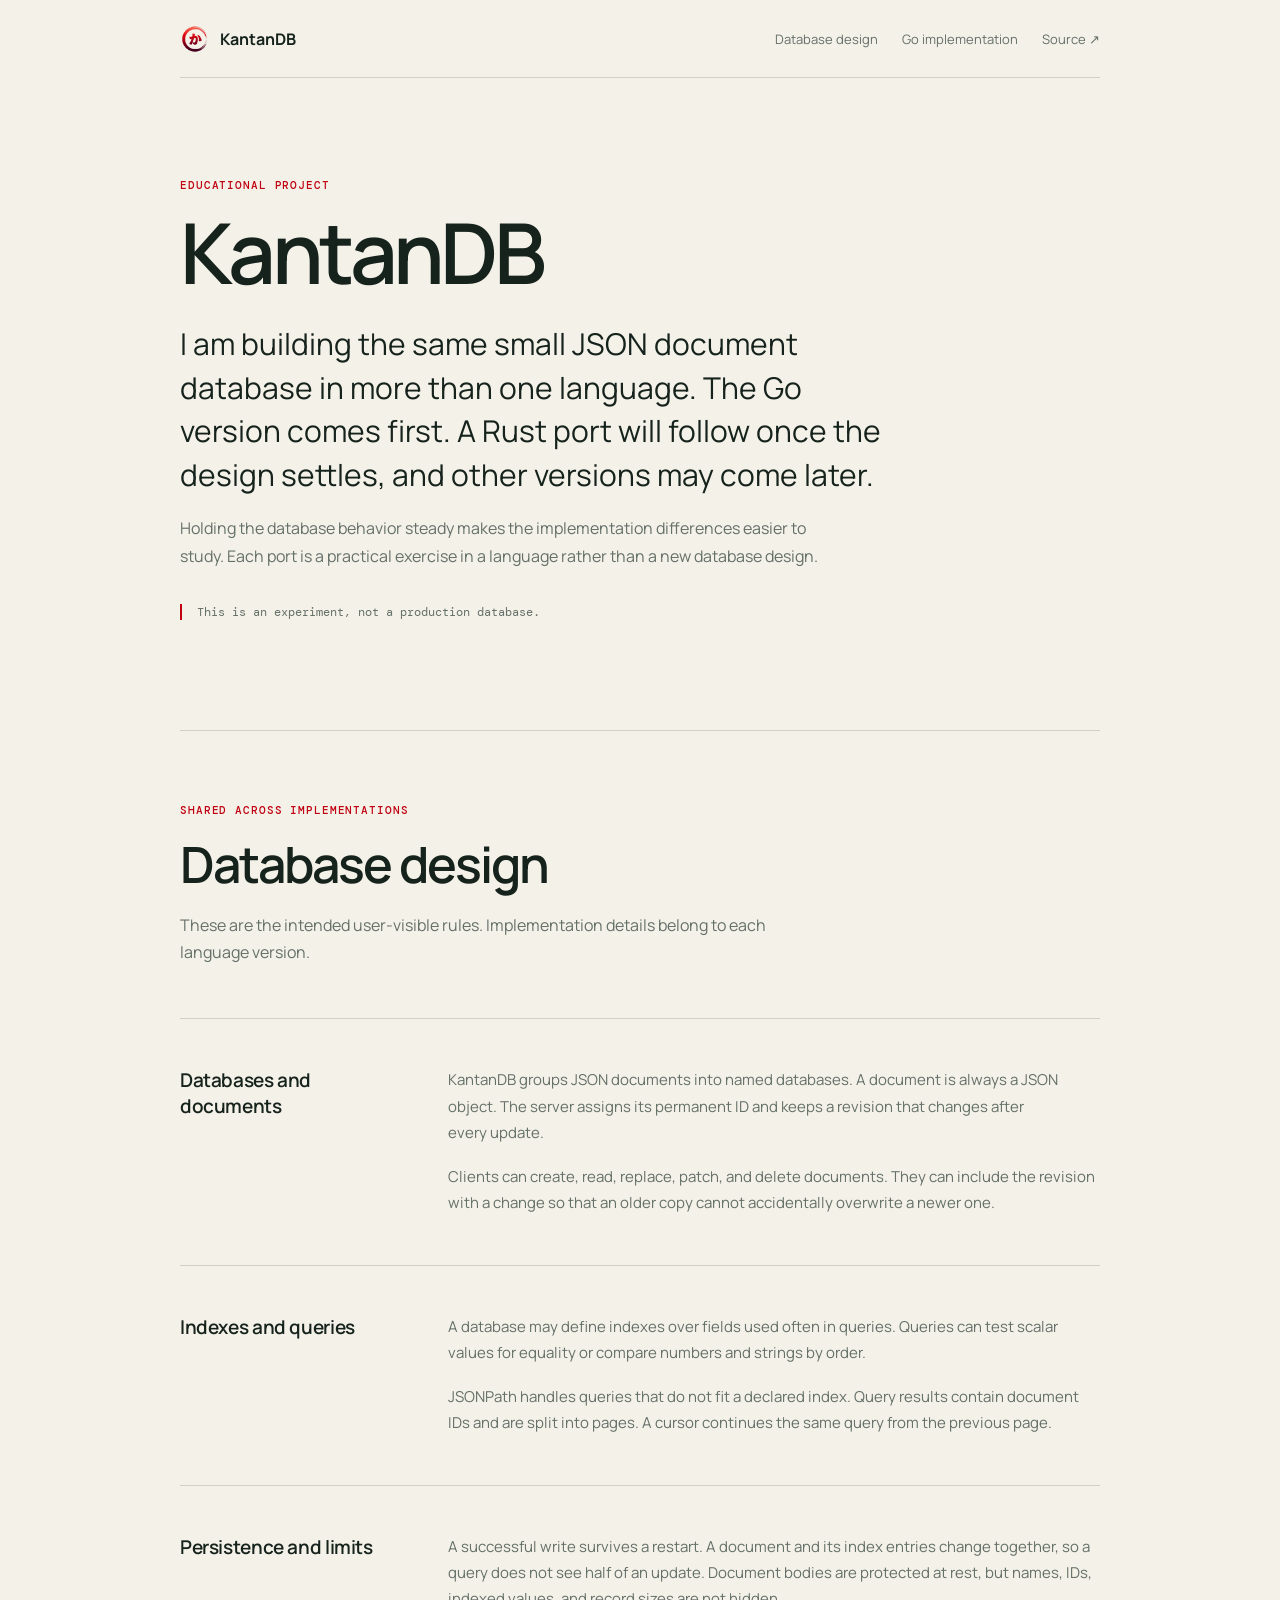
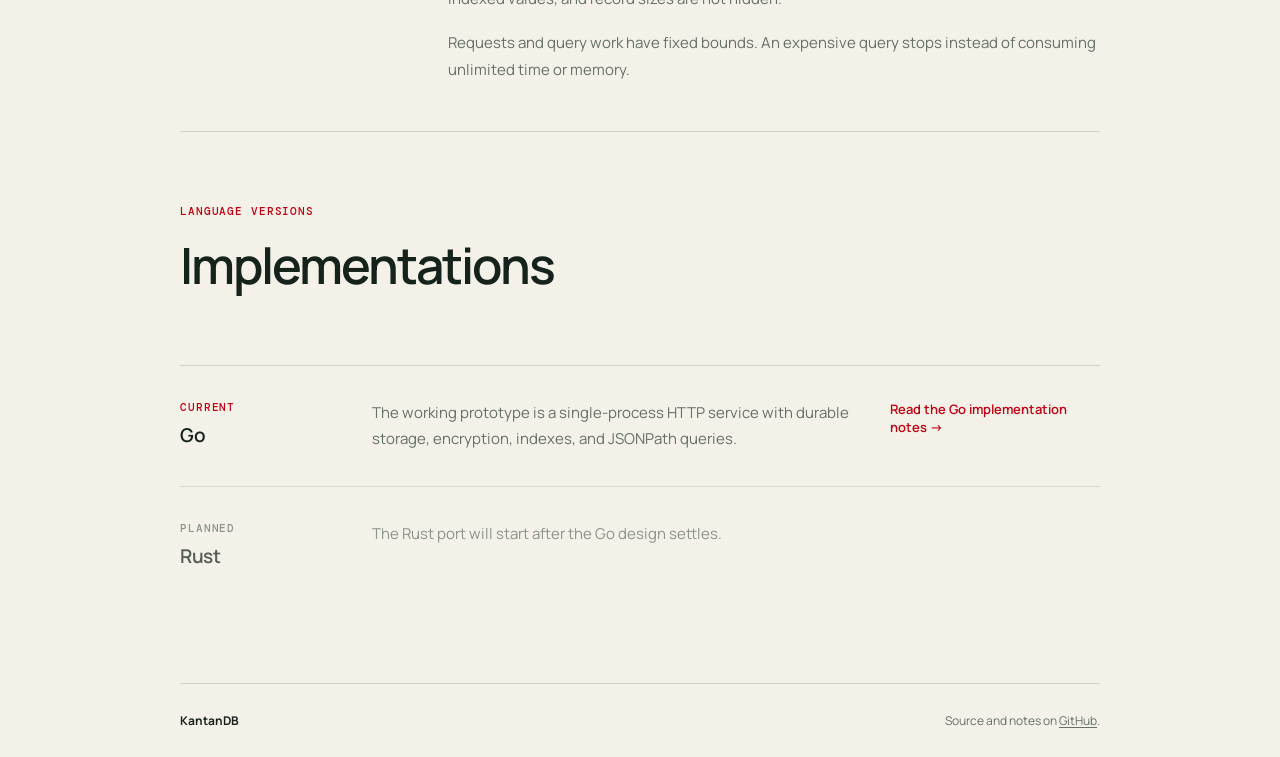
==== index.html @ 206d6247 "docs: update site for current prototype" ====
<!doctype html>
<html lang="en">
  <head>
    <meta charset="utf-8">
    <meta name="viewport" content="width=device-width, initial-scale=1">
    <meta name="description" content="KantanDB is an educational JSON document database, implemented first in Go and later in Rust.">
    <meta name="theme-color" content="#f4f1e8">

    <title>KantanDB</title>

    <link rel="stylesheet" href="./styles.css">
  </head>
  <body>
    <header class="site-header">
      <a class="brand" href="./" aria-label="KantanDB home">
        <img src="./logo.png" alt="" aria-hidden="true">
        <span>KantanDB</span>
      </a>

      <nav aria-label="Main navigation">
        <a href="#design">Database design</a>
        <a href="./go.html">Go implementation</a>
        <a href="https://github.com/kantandb/kantandb.dev">Source <span aria-hidden="true">↗</span></a>
      </nav>
    </header>

    <main>
      <header class="page-intro">
        <p class="label">Educational project</p>
        <h1>KantanDB</h1>
        <p class="summary">
          I am building the same small JSON document database in more than one
          language. The Go version comes first. A Rust port will follow once
          the design settles, and other versions may come later.
        </p>
        <p>
          Holding the database behavior steady makes the implementation
          differences easier to study. Each port is a practical exercise in a
          language rather than a new database design.
        </p>
        <p class="note">This is an experiment, not a production database.</p>
      </header>

      <article id="design">
        <header class="article-header">
          <p class="label">Shared across implementations</p>
          <h2>Database design</h2>
          <p>
            These are the intended user-visible rules. Implementation details
            belong to each language version.
          </p>
        </header>

        <section class="design-section">
          <h3>Databases and documents</h3>
          <div>
            <p>
              KantanDB groups JSON documents into named databases. A document
              is always a JSON object. The server assigns its permanent ID and
              keeps a revision that changes after every update.
            </p>
            <p>
              Clients can create, read, replace, patch, and delete documents.
              They can include the revision with a change so that an older copy
              cannot accidentally overwrite a newer one.
            </p>
          </div>
        </section>

        <section class="design-section">
          <h3>Indexes and queries</h3>
          <div>
            <p>
              A database may define indexes over fields used often in queries.
              Queries can test scalar values for equality or compare numbers
              and strings by order.
            </p>
            <p>
              JSONPath handles queries that do not fit a declared index. Query
              results contain document IDs and are split into pages. A cursor
              continues the same query from the previous page.
            </p>
          </div>
        </section>

        <section class="design-section">
          <h3>Persistence and limits</h3>
          <div>
            <p>
              A successful write survives a restart. A document and its index
              entries change together, so a query does not see half of an
              update. Document bodies are protected at rest, but names, IDs,
              indexed values, and record sizes are not hidden.
            </p>
            <p>
              Requests and query work have fixed bounds. An expensive query
              stops instead of consuming unlimited time or memory.
            </p>
          </div>
        </section>
      </article>

      <section class="implementations">
        <header class="article-header">
          <p class="label">Language versions</p>
          <h2>Implementations</h2>
        </header>

        <div class="implementation-row">
          <div>
            <p class="status current">Current</p>
            <h3>Go</h3>
          </div>
          <p>
            The working prototype is a single-process HTTP service with durable
            storage, encryption, indexes, and JSONPath queries.
          </p>
          <a class="text-link" href="./go.html">Read the Go implementation notes →</a>
        </div>

        <div class="implementation-row planned">
          <div>
            <p class="status">Planned</p>
            <h3>Rust</h3>
          </div>
          <p>The Rust port will start after the Go design settles.</p>
          <span></span>
        </div>
      </section>
    </main>

    <footer>
      <span>KantanDB</span>
      <span>Source and notes on <a href="https://github.com/kantandb/kantandb.dev">GitHub</a>.</span>
    </footer>
  </body>
</html>
---- styles.css ----
@import url("https://fonts.googleapis.com/css2?family=DM+Mono:wght@400;500&family=Manrope:wght@400;500;600;700&display=swap");

:root {
  --paper: #f4f1e8;
  --paper-deep: #e9e4d7;
  --ink: #16231d;
  --muted: #647068;
  --line: #d2d0c6;
  --accent: #c00010;
  --accent-soft: #f05848;
  --white: #fffdf7;
}

* {
  box-sizing: border-box;
}

html {
  scroll-behavior: smooth;
}

body {
  min-width: 320px;
  margin: 0;
  color: var(--ink);
  background: var(--paper);
  font-family: "Manrope", sans-serif;
  -webkit-font-smoothing: antialiased;
}

a {
  color: inherit;
  text-underline-offset: 0.2em;
}

.site-header,
main,
footer {
  width: min(920px, calc(100% - 48px));
  margin-inline: auto;
}

.site-header {
  display: flex;
  align-items: center;
  justify-content: space-between;
  min-height: 78px;
  border-bottom: 1px solid var(--line);
}

.brand {
  display: inline-flex;
  gap: 10px;
  align-items: center;
  font-weight: 700;
  text-decoration: none;
}

.brand img {
  width: 30px;
  height: 30px;
  border-radius: 8px;
  object-fit: contain;
}

.site-header nav {
  display: flex;
  gap: 24px;
  color: var(--muted);
  font-size: 13px;
}

.site-header nav a {
  text-decoration: none;
}

.site-header nav a:hover,
.site-header nav a[aria-current="page"] {
  color: var(--accent);
}

.page-intro {
  max-width: 720px;
  padding: 100px 0 110px;
}

.label,
.status,
.section-number {
  margin: 0;
  color: var(--accent);
  font-family: "DM Mono", monospace;
  font-size: 11px;
  font-weight: 500;
  letter-spacing: 0.08em;
  text-transform: uppercase;
}

.label a {
  text-decoration: none;
}

h1,
h2,
h3,
p {
  text-wrap: pretty;
}

h1 {
  margin: 18px 0 28px;
  font-size: clamp(52px, 9vw, 84px);
  font-weight: 600;
  letter-spacing: -0.055em;
  line-height: 1;
}

.page-intro p:not(.label, .summary, .note, .source-line) {
  max-width: 650px;
  color: var(--muted);
  font-size: 16px;
  line-height: 1.75;
}

.summary {
  max-width: 710px;
  margin: 0 0 18px;
  font-size: clamp(22px, 3vw, 30px);
  line-height: 1.45;
}

.note {
  margin: 34px 0 0;
  padding-left: 15px;
  border-left: 2px solid var(--accent);
  color: var(--muted);
  font-family: "DM Mono", monospace;
  font-size: 12px;
}

.article-header {
  padding: 72px 0 52px;
  border-top: 1px solid var(--line);
}

.article-header h2 {
  margin: 13px 0 14px;
  font-size: clamp(34px, 5vw, 50px);
  font-weight: 600;
  letter-spacing: -0.04em;
}

.article-header > p:last-child {
  max-width: 600px;
  margin: 0;
  color: var(--muted);
  line-height: 1.7;
}

.design-section,
.detail-section {
  display: grid;
  grid-template-columns: 220px minmax(0, 1fr);
  gap: 48px;
  padding: 48px 0;
  border-top: 1px solid var(--line);
}

.design-section h3,
.implementation-row h3 {
  margin: 0;
  font-size: 19px;
  font-weight: 600;
  letter-spacing: -0.02em;
}

.design-section p,
.section-copy p,
.implementation-row > p {
  margin: 0;
  color: var(--muted);
  font-size: 15px;
  line-height: 1.75;
}

.design-section p + p,
.section-copy p + p {
  margin-top: 18px;
}

.implementations {
  padding-bottom: 80px;
}

.implementation-row {
  display: grid;
  grid-template-columns: 160px minmax(0, 1fr) 210px;
  gap: 32px;
  align-items: start;
  padding: 34px 0;
  border-top: 1px solid var(--line);
}

.implementation-row .status {
  margin-bottom: 8px;
  color: var(--muted);
}

.implementation-row .current {
  color: var(--accent);
}

.implementation-row.planned {
  opacity: 0.72;
}

.text-link {
  color: var(--accent);
  font-size: 13px;
  font-weight: 600;
  text-decoration: none;
}

.text-link:hover {
  text-decoration: underline;
}

.detail-intro {
  padding-bottom: 90px;
}

.source-line {
  margin-top: 32px;
}

.detail-section {
  grid-template-columns: 260px minmax(0, 1fr);
  gap: 56px;
  padding: 58px 0;
}

.section-title {
  display: grid;
  grid-template-columns: 34px 1fr;
  gap: 10px;
  align-items: baseline;
}

.section-title h2 {
  margin: 0;
  font-size: 23px;
  font-weight: 600;
  letter-spacing: -0.025em;
}

.section-number {
  color: #89928c;
}

code {
  padding: 0.1em 0.3em;
  border-radius: 4px;
  background: var(--paper-deep);
  font-family: "DM Mono", monospace;
  font-size: 0.9em;
}

.page-nav {
  display: flex;
  justify-content: space-between;
  padding: 36px 0 76px;
  border-top: 1px solid var(--line);
  font-size: 13px;
}

.page-nav a {
  color: var(--accent);
  text-decoration: none;
}

.page-nav a:hover {
  text-decoration: underline;
}

footer {
  display: flex;
  justify-content: space-between;
  padding: 28px 0;
  border-top: 1px solid var(--line);
  color: var(--muted);
  font-size: 12px;
}

footer span:first-child {
  color: var(--ink);
  font-weight: 700;
}

@media (max-width: 720px) {
  .site-header {
    align-items: flex-start;
    gap: 22px;
    flex-direction: column;
    padding: 20px 0;
  }

  .site-header nav {
    flex-wrap: wrap;
    gap: 10px 20px;
  }

  .page-intro {
    padding: 72px 0 82px;
  }

  .design-section,
  .detail-section {
    grid-template-columns: 1fr;
    gap: 22px;
  }

  .implementation-row {
    grid-template-columns: 110px 1fr;
  }

  .implementation-row .text-link {
    grid-column: 2;
  }
}

@media (max-width: 480px) {
  .site-header,
  main,
  footer {
    width: min(100% - 30px, 920px);
  }

  h1 {
    font-size: 52px;
  }

  .summary {
    font-size: 21px;
  }

  .implementation-row {
    grid-template-columns: 1fr;
    gap: 18px;
  }

  .implementation-row .text-link {
    grid-column: 1;
  }

  .page-nav,
  footer {
    gap: 14px;
    flex-direction: column;
  }
}

@media (prefers-reduced-motion: reduce) {
  html {
    scroll-behavior: auto;
  }
}
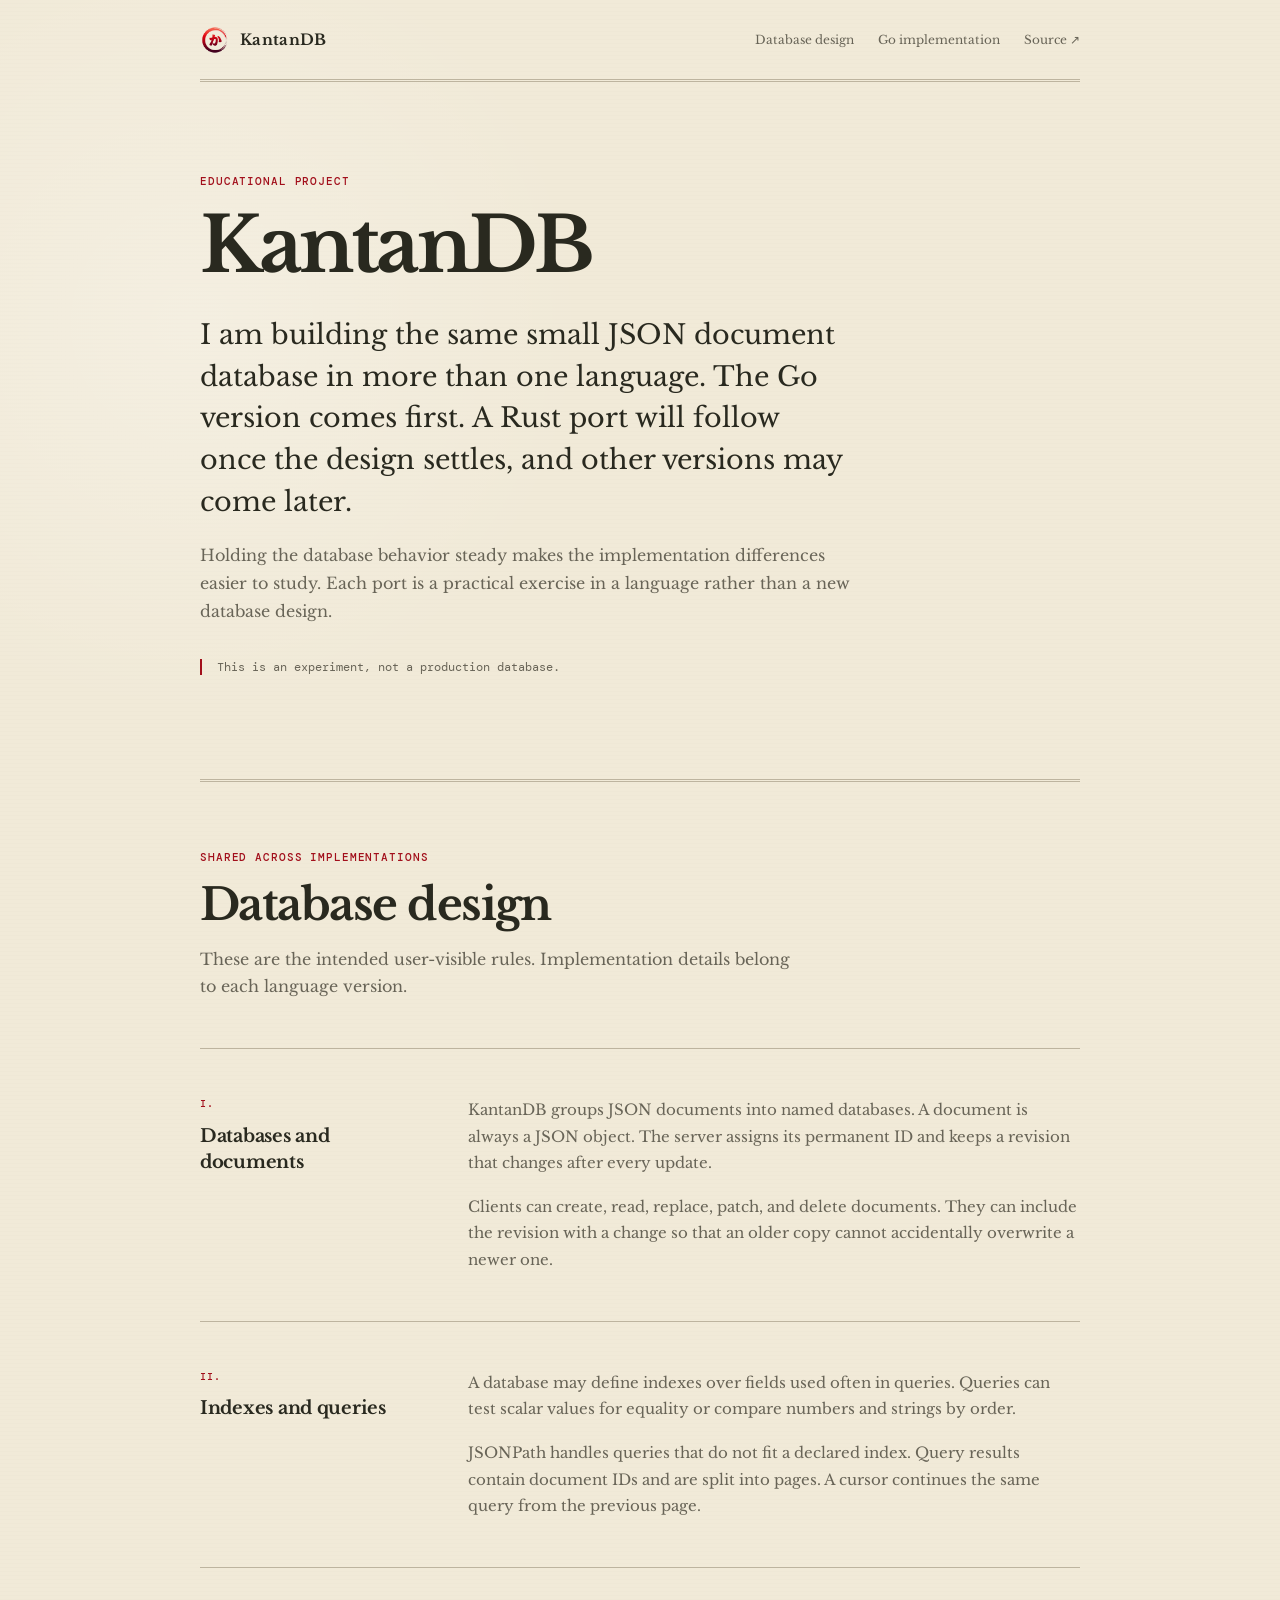
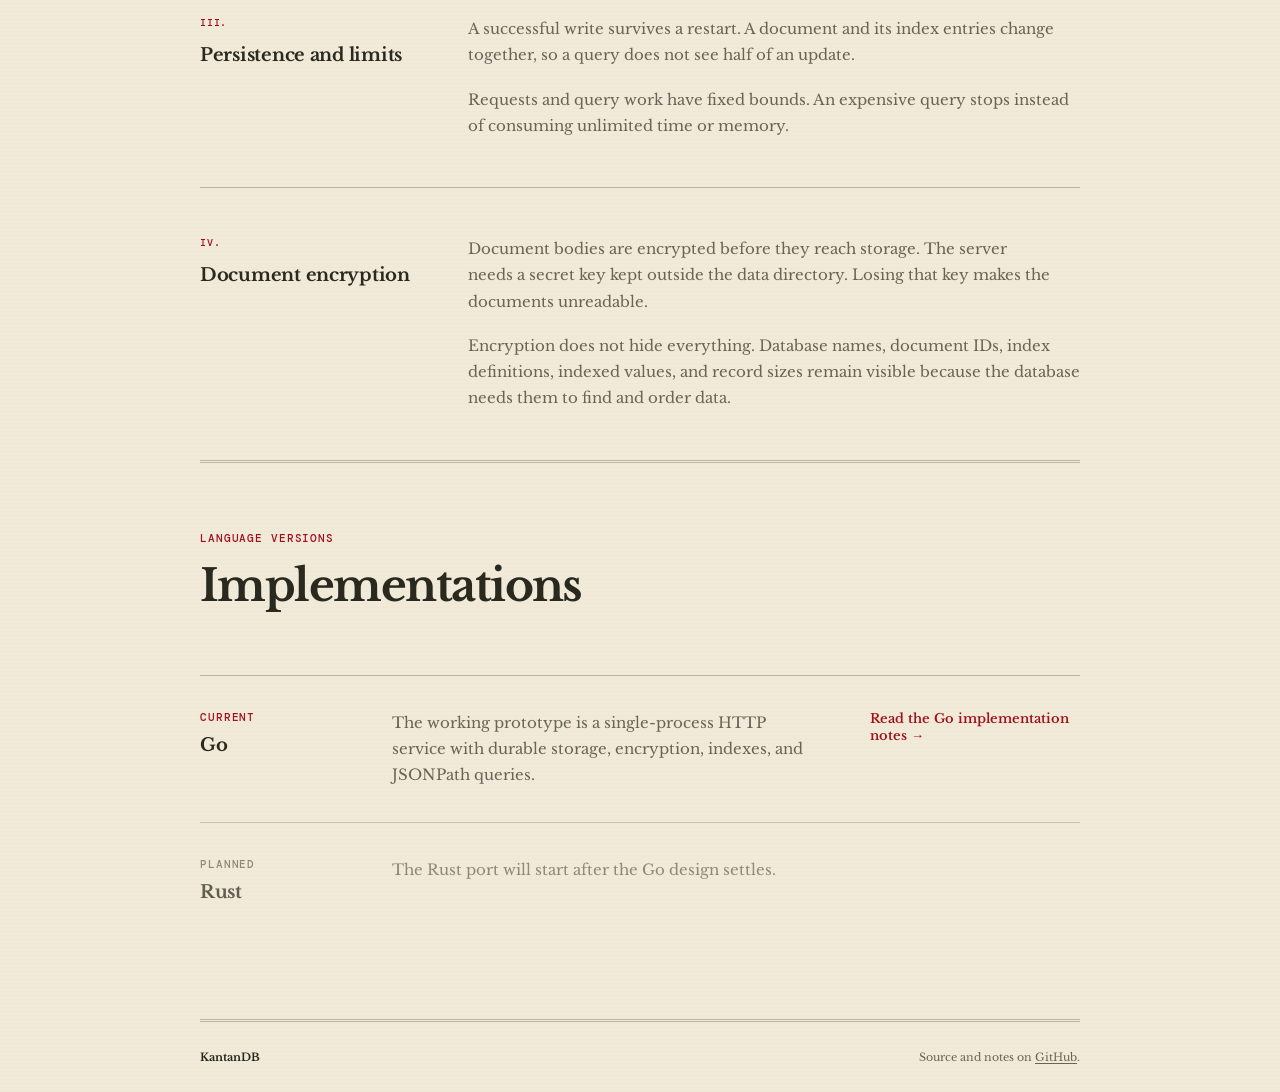
==== commit 0b5300a8: "style: adopt vintage textbook design" ====
--- a/index.html
+++ b/index.html
@@ -89,12 +89,27 @@
             <p>
               A successful write survives a restart. A document and its index
               entries change together, so a query does not see half of an
-              update. Document bodies are protected at rest, but names, IDs,
-              indexed values, and record sizes are not hidden.
+              update.
             </p>
             <p>
               Requests and query work have fixed bounds. An expensive query
               stops instead of consuming unlimited time or memory.
+            </p>
+          </div>
+        </section>
+
+        <section class="design-section">
+          <h3>Document encryption</h3>
+          <div>
+            <p>
+              Document bodies are encrypted before they reach storage. The
+              server needs a secret key kept outside the data directory. Losing
+              that key makes the documents unreadable.
+            </p>
+            <p>
+              Encryption does not hide everything. Database names, document
+              IDs, index definitions, indexed values, and record sizes remain
+              visible because the database needs them to find and order data.
             </p>
           </div>
         </section>
--- a/styles.css
+++ b/styles.css
@@ -1,14 +1,14 @@
-@import url("https://fonts.googleapis.com/css2?family=DM+Mono:wght@400;500&family=Manrope:wght@400;500;600;700&display=swap");
+@import url("https://fonts.googleapis.com/css2?family=DM+Mono:wght@400;500&family=Libre+Baskerville:ital,wght@0,400;0,700;1,400&display=swap");
 
 :root {
-  --paper: #f4f1e8;
-  --paper-deep: #e9e4d7;
-  --ink: #16231d;
-  --muted: #647068;
-  --line: #d2d0c6;
-  --accent: #c00010;
-  --accent-soft: #f05848;
-  --white: #fffdf7;
+  --paper: #f1ead8;
+  --paper-deep: #e5dcc6;
+  --ink: #29291f;
+  --muted: #686457;
+  --line: #bdb49f;
+  --accent: #a20f1b;
+  --accent-soft: #c34a42;
+  --white: #faf5e8;
 }
 
 * {
@@ -23,8 +23,11 @@
   min-width: 320px;
   margin: 0;
   color: var(--ink);
-  background: var(--paper);
-  font-family: "Manrope", sans-serif;
+  background:
+    radial-gradient(circle at 15% 12%, rgb(255 255 255 / 24%), transparent 25rem),
+    repeating-linear-gradient(0deg, rgb(64 52 32 / 1.2%) 0 1px, transparent 1px 4px),
+    var(--paper);
+  font-family: "Libre Baskerville", Georgia, serif;
   -webkit-font-smoothing: antialiased;
 }
 
@@ -36,7 +39,7 @@
 .site-header,
 main,
 footer {
-  width: min(920px, calc(100% - 48px));
+  width: min(880px, calc(100% - 48px));
   margin-inline: auto;
 }
 
@@ -44,15 +47,17 @@
   display: flex;
   align-items: center;
   justify-content: space-between;
-  min-height: 78px;
-  border-bottom: 1px solid var(--line);
+  min-height: 82px;
+  border-bottom: 3px double var(--line);
 }
 
 .brand {
   display: inline-flex;
   gap: 10px;
   align-items: center;
-  font-weight: 700;
+  font-size: 15px;
+  font-weight: 700;
+  letter-spacing: 0.02em;
   text-decoration: none;
 }
 
@@ -67,7 +72,7 @@
   display: flex;
   gap: 24px;
   color: var(--muted);
-  font-size: 13px;
+  font-size: 12px;
 }
 
 .site-header nav a {
@@ -80,8 +85,8 @@
 }
 
 .page-intro {
-  max-width: 720px;
-  padding: 100px 0 110px;
+  max-width: 700px;
+  padding: 92px 0 104px;
 }
 
 .label,
@@ -107,12 +112,18 @@
   text-wrap: pretty;
 }
 
+h1,
+h2,
+h3 {
+  font-family: "Libre Baskerville", Georgia, serif;
+}
+
 h1 {
   margin: 18px 0 28px;
-  font-size: clamp(52px, 9vw, 84px);
-  font-weight: 600;
-  letter-spacing: -0.055em;
-  line-height: 1;
+  font-size: clamp(48px, 8vw, 76px);
+  font-weight: 700;
+  letter-spacing: -0.045em;
+  line-height: 1.05;
 }
 
 .page-intro p:not(.label, .summary, .note, .source-line) {
@@ -125,8 +136,8 @@
 .summary {
   max-width: 710px;
   margin: 0 0 18px;
-  font-size: clamp(22px, 3vw, 30px);
-  line-height: 1.45;
+  font-size: clamp(20px, 2.7vw, 27px);
+  line-height: 1.55;
 }
 
 .note {
@@ -139,15 +150,15 @@
 }
 
 .article-header {
-  padding: 72px 0 52px;
-  border-top: 1px solid var(--line);
+  padding: 68px 0 48px;
+  border-top: 3px double var(--line);
 }
 
 .article-header h2 {
   margin: 13px 0 14px;
-  font-size: clamp(34px, 5vw, 50px);
-  font-weight: 600;
-  letter-spacing: -0.04em;
+  font-size: clamp(32px, 4.5vw, 44px);
+  font-weight: 700;
+  letter-spacing: -0.035em;
 }
 
 .article-header > p:last-child {
@@ -166,12 +177,32 @@
   border-top: 1px solid var(--line);
 }
 
+#design {
+  counter-reset: design-section;
+}
+
+.design-section {
+  counter-increment: design-section;
+}
+
 .design-section h3,
 .implementation-row h3 {
   margin: 0;
-  font-size: 19px;
-  font-weight: 600;
-  letter-spacing: -0.02em;
+  font-size: 18px;
+  font-weight: 700;
+  letter-spacing: -0.015em;
+  line-height: 1.45;
+}
+
+.design-section h3::before {
+  display: block;
+  margin-bottom: 11px;
+  color: var(--accent);
+  content: counter(design-section, upper-roman) ".";
+  font-family: "DM Mono", monospace;
+  font-size: 10px;
+  font-weight: 500;
+  letter-spacing: 0.08em;
 }
 
 .design-section p,
@@ -286,9 +317,9 @@
   display: flex;
   justify-content: space-between;
   padding: 28px 0;
-  border-top: 1px solid var(--line);
-  color: var(--muted);
-  font-size: 12px;
+  border-top: 3px double var(--line);
+  color: var(--muted);
+  font-size: 11px;
 }
 
 footer span:first-child {
@@ -332,7 +363,7 @@
   .site-header,
   main,
   footer {
-    width: min(100% - 30px, 920px);
+    width: min(100% - 30px, 880px);
   }
 
   h1 {
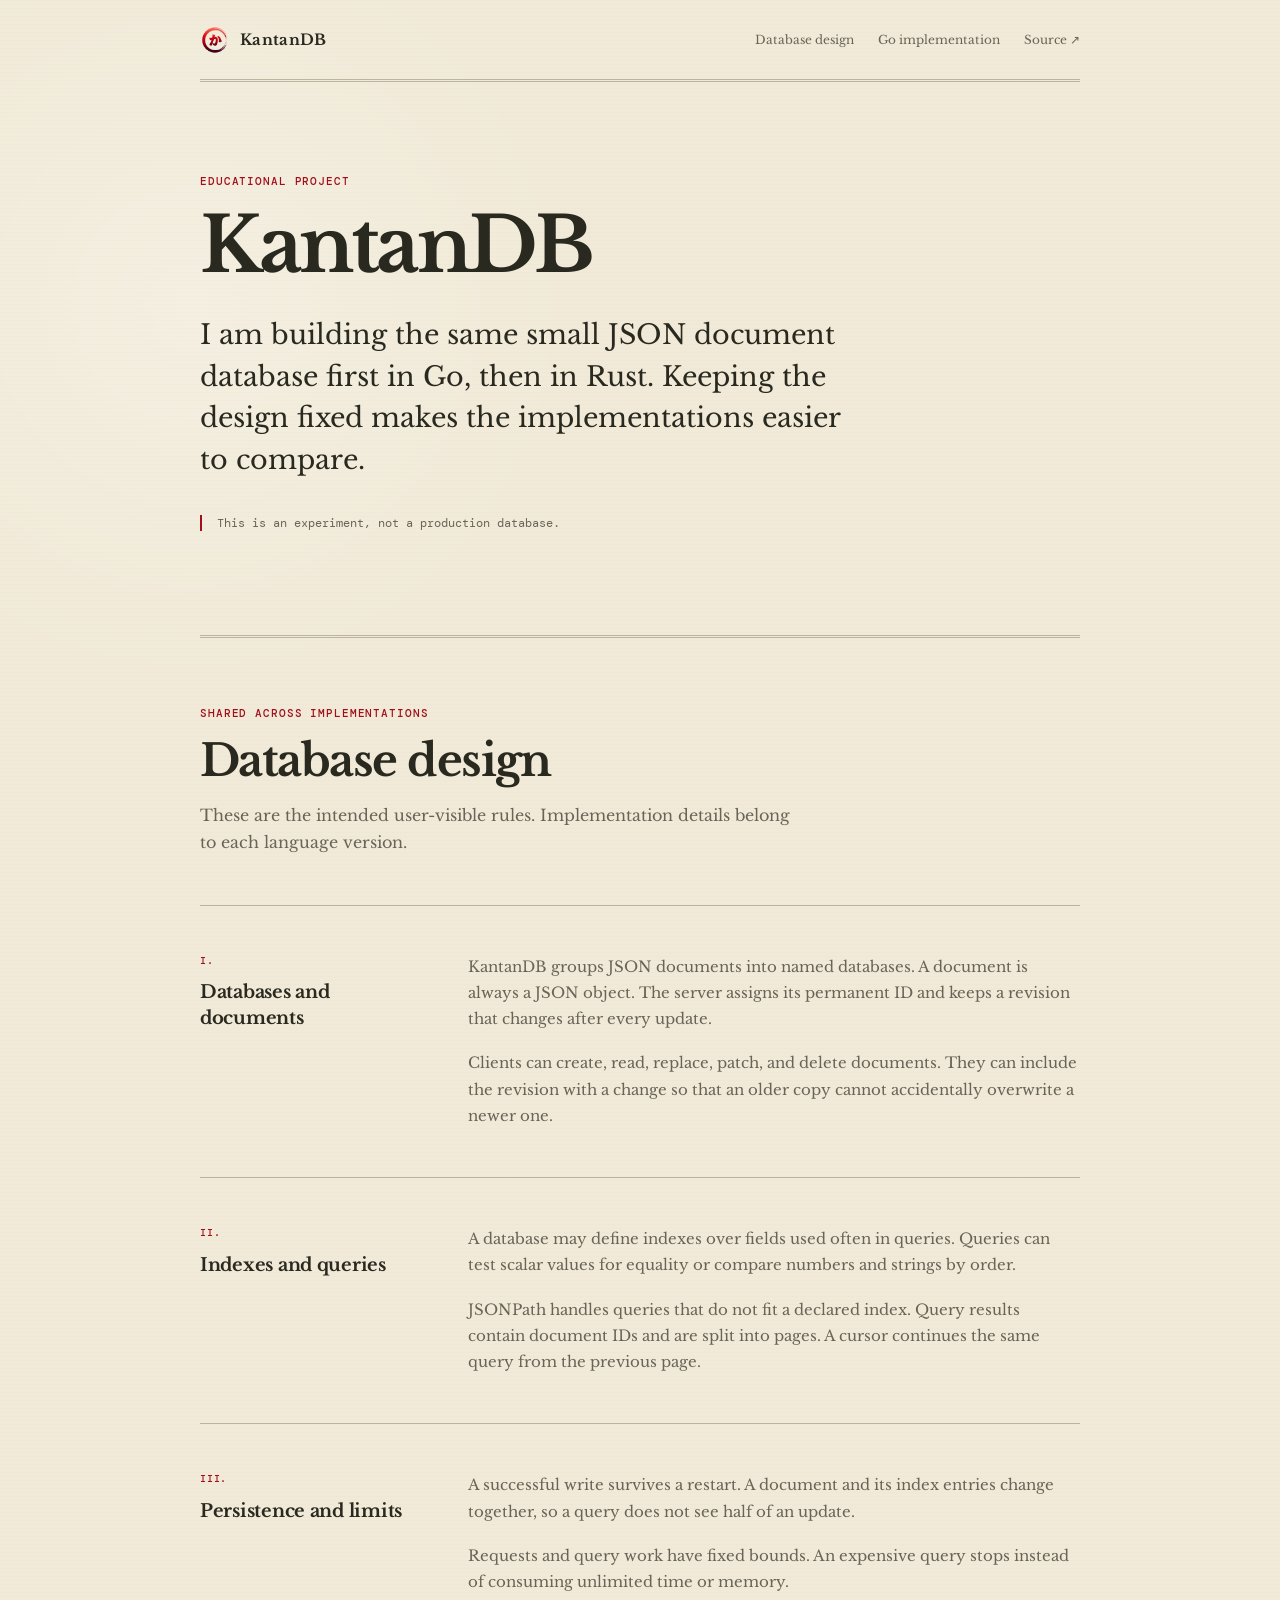
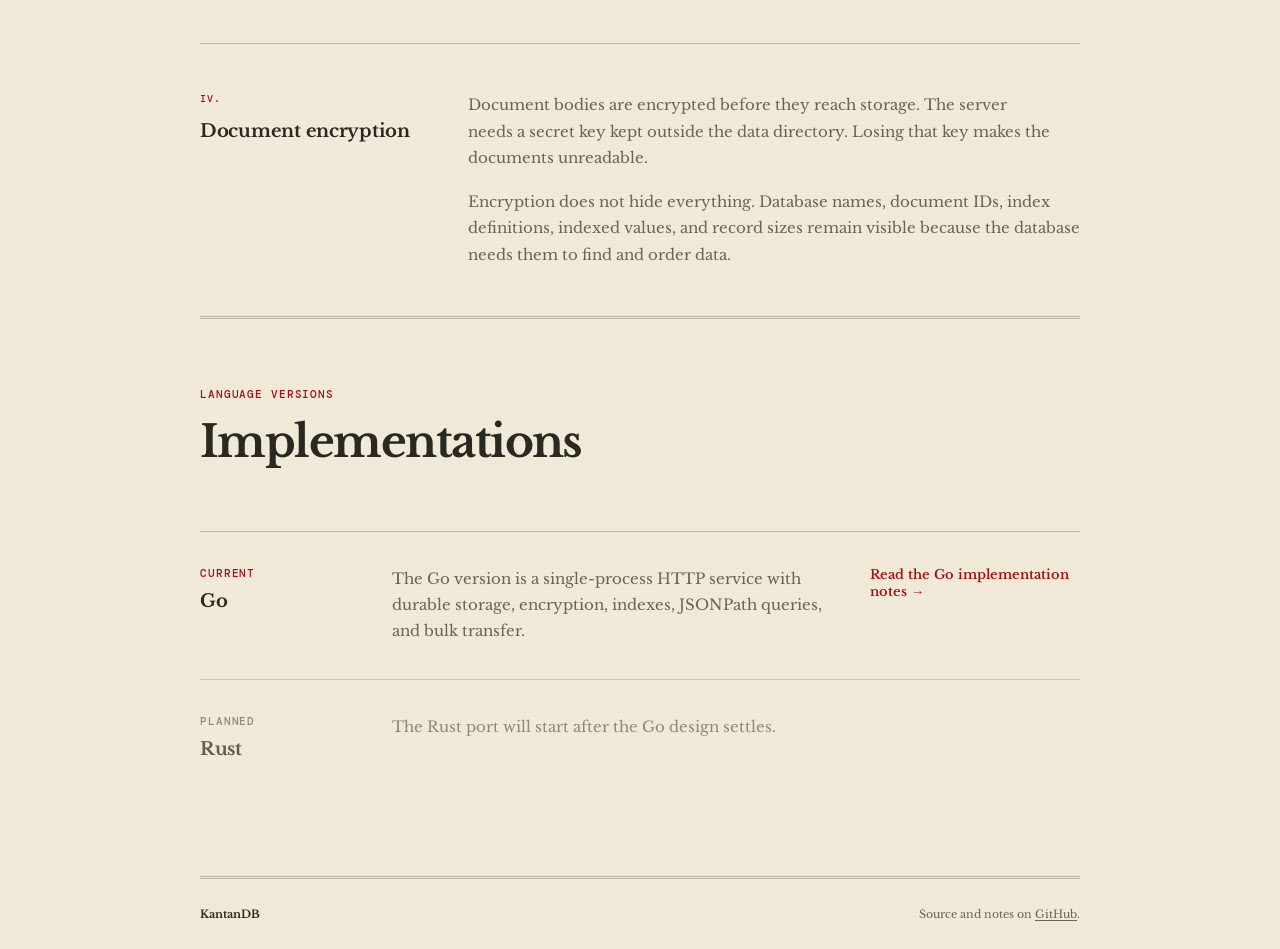
==== commit 4e1f2349: "docs: update Go server features" ====
--- a/index.html
+++ b/index.html
@@ -29,14 +29,9 @@
         <p class="label">Educational project</p>
         <h1>KantanDB</h1>
         <p class="summary">
-          I am building the same small JSON document database in more than one
-          language. The Go version comes first. A Rust port will follow once
-          the design settles, and other versions may come later.
-        </p>
-        <p>
-          Holding the database behavior steady makes the implementation
-          differences easier to study. Each port is a practical exercise in a
-          language rather than a new database design.
+          I am building the same small JSON document database first in Go, then
+          in Rust. Keeping the design fixed makes the implementations easier to
+          compare.
         </p>
         <p class="note">This is an experiment, not a production database.</p>
       </header>
@@ -127,8 +122,8 @@
             <h3>Go</h3>
           </div>
           <p>
-            The working prototype is a single-process HTTP service with durable
-            storage, encryption, indexes, and JSONPath queries.
+            The Go version is a single-process HTTP service with durable
+            storage, encryption, indexes, JSONPath queries, and bulk transfer.
           </p>
           <a class="text-link" href="./go.html">Read the Go implementation notes →</a>
         </div>
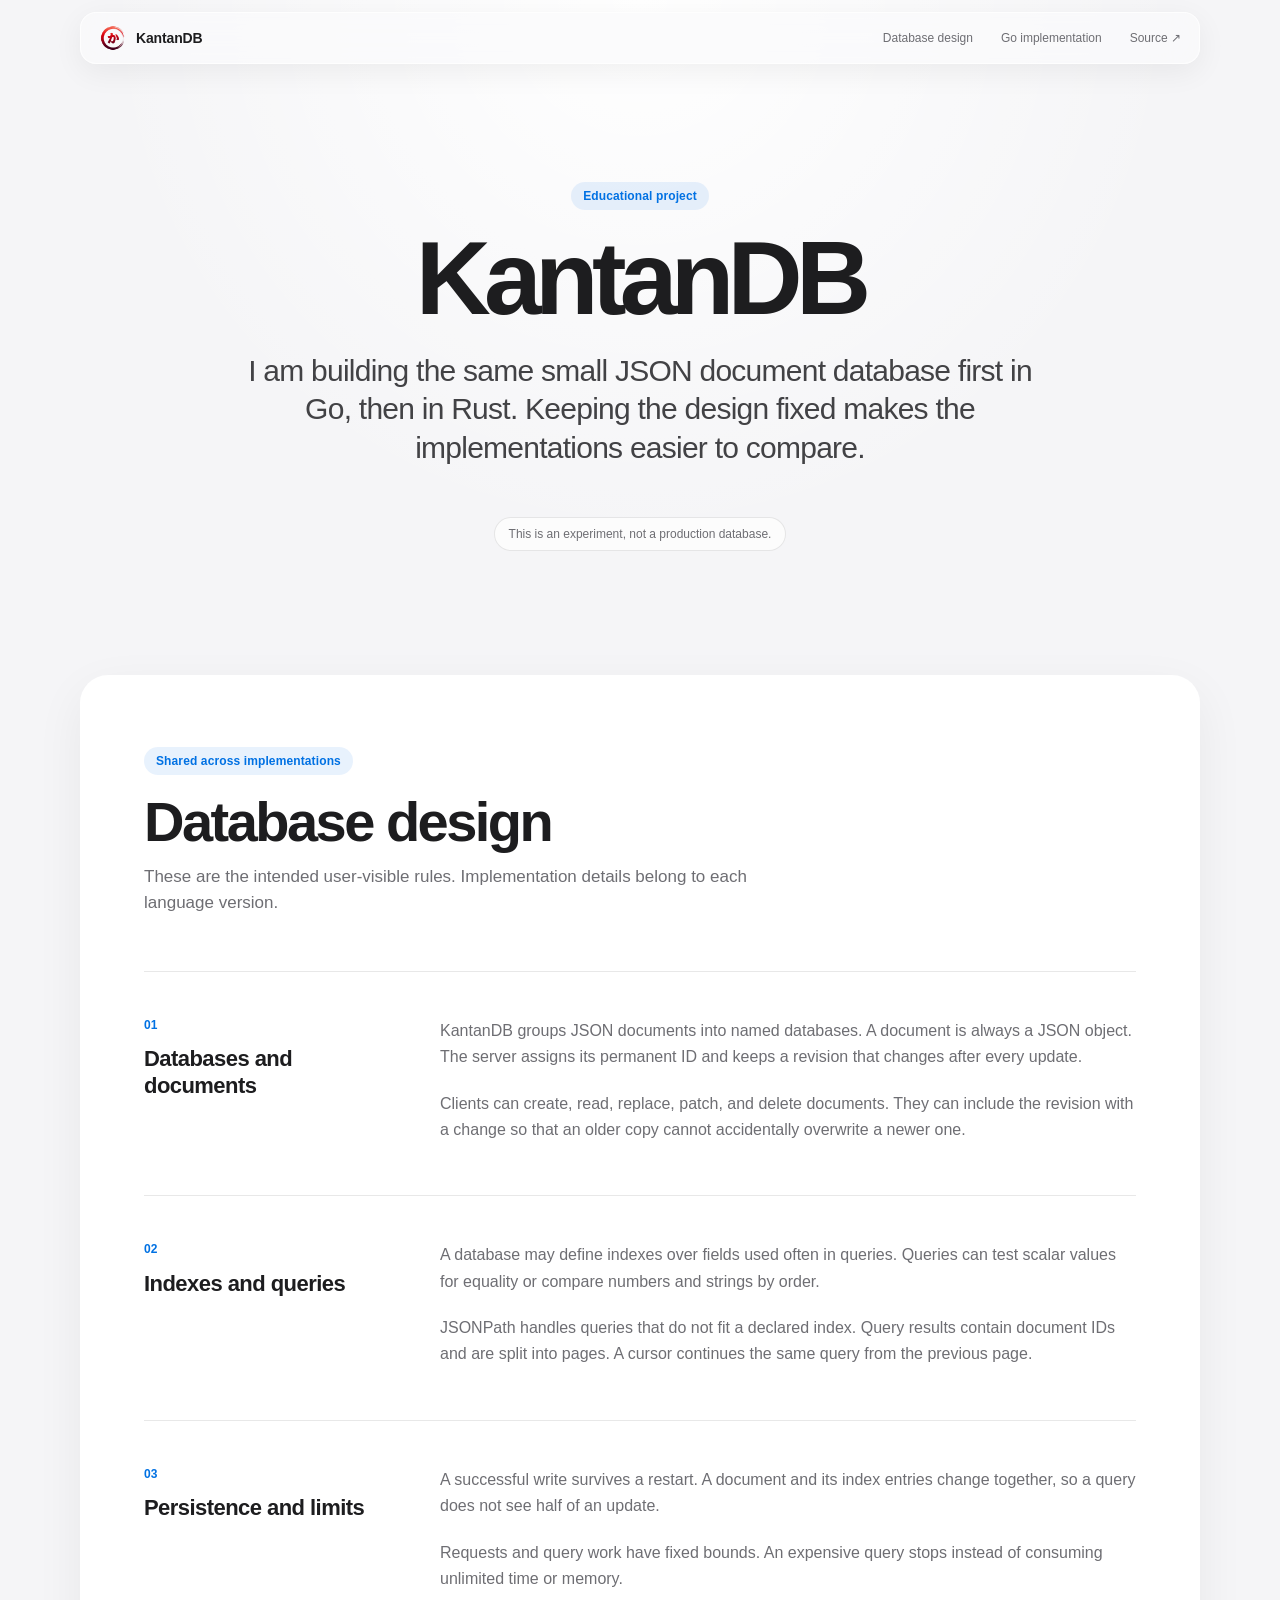
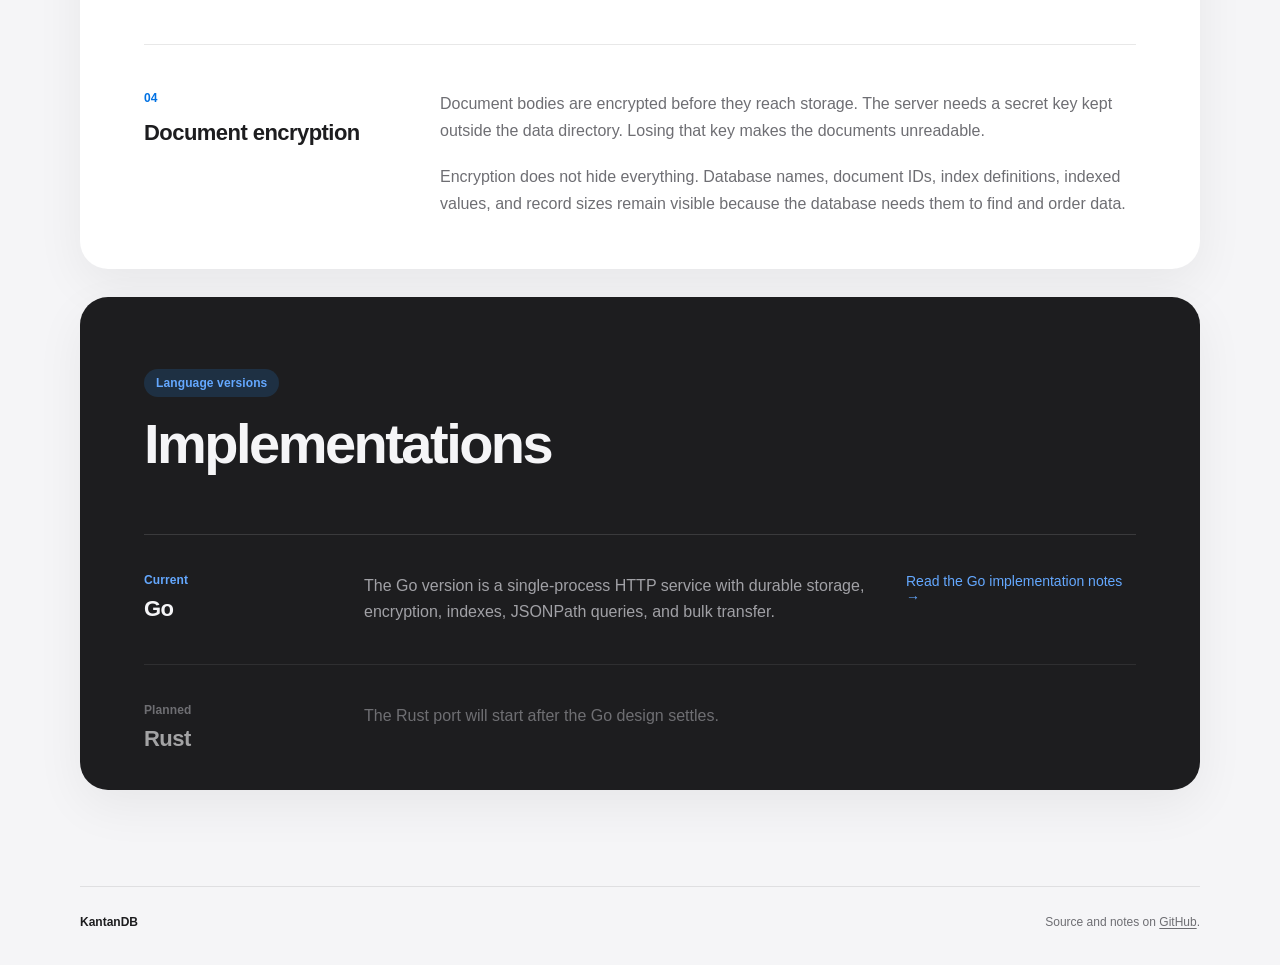
==== commit 0d27a2a8: "feat: redesign site with Apple-inspired styling" ====
--- a/index.html
+++ b/index.html
@@ -4,7 +4,7 @@
     <meta charset="utf-8">
     <meta name="viewport" content="width=device-width, initial-scale=1">
     <meta name="description" content="KantanDB is an educational JSON document database, implemented first in Go and later in Rust.">
-    <meta name="theme-color" content="#f4f1e8">
+    <meta name="theme-color" content="#f5f5f7">
 
     <title>KantanDB</title>
 
--- a/styles.css
+++ b/styles.css
@@ -1,14 +1,17 @@
-@import url("https://fonts.googleapis.com/css2?family=DM+Mono:wght@400;500&family=Libre+Baskerville:ital,wght@0,400;0,700;1,400&display=swap");
-
 :root {
-  --paper: #f1ead8;
-  --paper-deep: #e5dcc6;
-  --ink: #29291f;
-  --muted: #686457;
-  --line: #bdb49f;
-  --accent: #a20f1b;
-  --accent-soft: #c34a42;
-  --white: #faf5e8;
+  color-scheme: light;
+  --canvas: #f5f5f7;
+  --surface: rgba(255, 255, 255, 0.82);
+  --surface-solid: #ffffff;
+  --ink: #1d1d1f;
+  --muted: #6e6e73;
+  --line: rgba(0, 0, 0, 0.09);
+  --accent: #0071e3;
+  --accent-hover: #0077ed;
+  --dark: #1d1d1f;
+  --dark-muted: #a1a1a6;
+  --radius: 28px;
+  --shadow: 0 16px 50px rgba(0, 0, 0, 0.06);
 }
 
 * {
@@ -24,69 +27,83 @@
   margin: 0;
   color: var(--ink);
   background:
-    radial-gradient(circle at 15% 12%, rgb(255 255 255 / 24%), transparent 25rem),
-    repeating-linear-gradient(0deg, rgb(64 52 32 / 1.2%) 0 1px, transparent 1px 4px),
-    var(--paper);
-  font-family: "Libre Baskerville", Georgia, serif;
+    radial-gradient(circle at 50% 0, #fff 0, transparent 34rem),
+    var(--canvas);
+  font-family: -apple-system, BlinkMacSystemFont, "SF Pro Text", "Helvetica Neue", Arial, sans-serif;
   -webkit-font-smoothing: antialiased;
 }
 
 a {
   color: inherit;
-  text-underline-offset: 0.2em;
+  text-underline-offset: 0.18em;
 }
 
 .site-header,
 main,
 footer {
-  width: min(880px, calc(100% - 48px));
+  width: min(1120px, calc(100% - 48px));
   margin-inline: auto;
 }
 
+/* A compact glass navigation bar keeps the page framing quiet. */
 .site-header {
+  position: sticky;
+  z-index: 10;
+  top: 12px;
   display: flex;
   align-items: center;
   justify-content: space-between;
-  min-height: 82px;
-  border-bottom: 3px double var(--line);
+  min-height: 52px;
+  margin-top: 12px;
+  padding: 0 18px;
+  border: 1px solid rgba(255, 255, 255, 0.72);
+  border-radius: 16px;
+  background: rgba(250, 250, 252, 0.78);
+  box-shadow: 0 8px 30px rgba(0, 0, 0, 0.06);
+  backdrop-filter: saturate(180%) blur(20px);
+  -webkit-backdrop-filter: saturate(180%) blur(20px);
 }
 
 .brand {
   display: inline-flex;
-  gap: 10px;
+  gap: 9px;
   align-items: center;
-  font-size: 15px;
-  font-weight: 700;
-  letter-spacing: 0.02em;
+  font-size: 14px;
+  font-weight: 650;
+  letter-spacing: -0.01em;
   text-decoration: none;
 }
 
 .brand img {
-  width: 30px;
-  height: 30px;
+  width: 28px;
+  height: 28px;
   border-radius: 8px;
   object-fit: contain;
 }
 
 .site-header nav {
   display: flex;
-  gap: 24px;
+  gap: 28px;
+  align-items: center;
   color: var(--muted);
   font-size: 12px;
 }
 
 .site-header nav a {
+  transition: color 160ms ease;
   text-decoration: none;
 }
 
 .site-header nav a:hover,
 .site-header nav a[aria-current="page"] {
-  color: var(--accent);
+  color: var(--ink);
 }
 
 .page-intro {
-  max-width: 700px;
-  padding: 92px 0 104px;
+  max-width: 940px;
+  margin-inline: auto;
+  padding: 118px 32px 124px;
+  text-align: center;
 }
 
 .label,
@@ -94,11 +111,16 @@
 .section-number {
   margin: 0;
   color: var(--accent);
-  font-family: "DM Mono", monospace;
-  font-size: 11px;
-  font-weight: 500;
-  letter-spacing: 0.08em;
-  text-transform: uppercase;
+  font-size: 12px;
+  font-weight: 650;
+  letter-spacing: 0.01em;
+}
+
+.label {
+  display: inline-flex;
+  padding: 7px 12px;
+  border-radius: 999px;
+  background: rgba(0, 113, 227, 0.09);
 }
 
 .label a {
@@ -115,65 +137,81 @@
 h1,
 h2,
 h3 {
-  font-family: "Libre Baskerville", Georgia, serif;
+  font-family: -apple-system, BlinkMacSystemFont, "SF Pro Display", "Helvetica Neue", Arial, sans-serif;
 }
 
 h1 {
-  margin: 18px 0 28px;
-  font-size: clamp(48px, 8vw, 76px);
+  margin: 20px 0 24px;
+  font-size: clamp(64px, 10vw, 104px);
+  font-weight: 700;
+  letter-spacing: -0.065em;
+  line-height: 0.94;
+}
+
+.page-intro p:not(.label, .summary, .note, .source-line) {
+  max-width: 680px;
+  margin-inline: auto;
+  color: var(--muted);
+  font-size: 17px;
+  line-height: 1.55;
+}
+
+.summary {
+  max-width: 800px;
+  margin: 0 auto 20px;
+  color: #424245;
+  font-size: clamp(22px, 3vw, 30px);
+  font-weight: 450;
+  letter-spacing: -0.025em;
+  line-height: 1.28;
+}
+
+.note {
+  display: inline-flex;
+  margin: 30px 0 0;
+  padding: 9px 14px;
+  border: 1px solid var(--line);
+  border-radius: 999px;
+  color: var(--muted);
+  background: rgba(255, 255, 255, 0.64);
+  font-size: 12px;
+}
+
+main > article,
+.implementations {
+  overflow: hidden;
+  border-radius: var(--radius);
+  background: var(--surface-solid);
+  box-shadow: var(--shadow);
+}
+
+.article-header {
+  padding: 72px 64px 54px;
+}
+
+.article-header h2 {
+  margin: 18px 0 14px;
+  font-size: clamp(40px, 5vw, 56px);
   font-weight: 700;
   letter-spacing: -0.045em;
-  line-height: 1.05;
-}
-
-.page-intro p:not(.label, .summary, .note, .source-line) {
-  max-width: 650px;
-  color: var(--muted);
-  font-size: 16px;
-  line-height: 1.75;
-}
-
-.summary {
-  max-width: 710px;
-  margin: 0 0 18px;
-  font-size: clamp(20px, 2.7vw, 27px);
+  line-height: 1.02;
+}
+
+.article-header > p:last-child {
+  max-width: 620px;
+  margin: 0;
+  color: var(--muted);
+  font-size: 17px;
   line-height: 1.55;
-}
-
-.note {
-  margin: 34px 0 0;
-  padding-left: 15px;
-  border-left: 2px solid var(--accent);
-  color: var(--muted);
-  font-family: "DM Mono", monospace;
-  font-size: 12px;
-}
-
-.article-header {
-  padding: 68px 0 48px;
-  border-top: 3px double var(--line);
-}
-
-.article-header h2 {
-  margin: 13px 0 14px;
-  font-size: clamp(32px, 4.5vw, 44px);
-  font-weight: 700;
-  letter-spacing: -0.035em;
-}
-
-.article-header > p:last-child {
-  max-width: 600px;
-  margin: 0;
-  color: var(--muted);
-  line-height: 1.7;
 }
 
 .design-section,
 .detail-section {
   display: grid;
-  grid-template-columns: 220px minmax(0, 1fr);
-  gap: 48px;
-  padding: 48px 0;
+  grid-template-columns: 240px minmax(0, 1fr);
+  gap: 56px;
+  margin: 0 64px;
+  padding: 46px 0 52px;
   border-top: 1px solid var(--line);
 }
 
@@ -188,21 +226,20 @@
 .design-section h3,
 .implementation-row h3 {
   margin: 0;
-  font-size: 18px;
-  font-weight: 700;
-  letter-spacing: -0.015em;
-  line-height: 1.45;
+  font-size: 22px;
+  font-weight: 650;
+  letter-spacing: -0.025em;
+  line-height: 1.2;
 }
 
 .design-section h3::before {
   display: block;
-  margin-bottom: 11px;
+  margin-bottom: 14px;
   color: var(--accent);
-  content: counter(design-section, upper-roman) ".";
-  font-family: "DM Mono", monospace;
-  font-size: 10px;
-  font-weight: 500;
-  letter-spacing: 0.08em;
+  content: counter(design-section, decimal-leading-zero);
+  font-size: 12px;
+  font-weight: 650;
+  letter-spacing: 0;
 }
 
 .design-section p,
@@ -210,45 +247,63 @@
 .implementation-row > p {
   margin: 0;
   color: var(--muted);
-  font-size: 15px;
-  line-height: 1.75;
+  font-size: 16px;
+  line-height: 1.65;
 }
 
 .design-section p + p,
 .section-copy p + p {
-  margin-top: 18px;
+  margin-top: 20px;
 }
 
 .implementations {
-  padding-bottom: 80px;
+  margin-top: 28px;
+  margin-bottom: 96px;
+  color: #f5f5f7;
+  background: var(--dark);
+}
+
+.implementations .article-header {
+  padding-bottom: 48px;
+}
+
+.implementations .label {
+  color: #64a8ff;
+  background: rgba(41, 151, 255, 0.16);
 }
 
 .implementation-row {
   display: grid;
-  grid-template-columns: 160px minmax(0, 1fr) 210px;
-  gap: 32px;
+  grid-template-columns: 180px minmax(0, 1fr) 230px;
+  gap: 40px;
   align-items: start;
-  padding: 34px 0;
-  border-top: 1px solid var(--line);
+  margin: 0 64px;
+  padding: 38px 0;
+  border-top: 1px solid rgba(255, 255, 255, 0.13);
 }
 
 .implementation-row .status {
-  margin-bottom: 8px;
-  color: var(--muted);
-}
-
-.implementation-row .current {
-  color: var(--accent);
+  margin-bottom: 9px;
+  color: var(--dark-muted);
+}
+
+.implementation-row .current,
+.implementations .text-link {
+  color: #64a8ff;
+}
+
+.implementation-row > p {
+  color: var(--dark-muted);
 }
 
 .implementation-row.planned {
-  opacity: 0.72;
+  opacity: 0.62;
 }
 
 .text-link {
   color: var(--accent);
-  font-size: 13px;
-  font-weight: 600;
+  font-size: 14px;
+  font-weight: 500;
   text-decoration: none;
 }
 
@@ -257,51 +312,52 @@
 }
 
 .detail-intro {
-  padding-bottom: 90px;
+  padding-bottom: 104px;
 }
 
 .source-line {
-  margin-top: 32px;
+  margin-top: 30px;
 }
 
 .detail-section {
-  grid-template-columns: 260px minmax(0, 1fr);
-  gap: 56px;
-  padding: 58px 0;
+  grid-template-columns: 280px minmax(0, 1fr);
+  gap: 64px;
+  padding-block: 56px;
 }
 
 .section-title {
   display: grid;
-  grid-template-columns: 34px 1fr;
-  gap: 10px;
+  grid-template-columns: 30px 1fr;
+  gap: 12px;
   align-items: baseline;
 }
 
 .section-title h2 {
   margin: 0;
-  font-size: 23px;
-  font-weight: 600;
-  letter-spacing: -0.025em;
+  font-size: 24px;
+  font-weight: 650;
+  letter-spacing: -0.035em;
+  line-height: 1.15;
 }
 
 .section-number {
-  color: #89928c;
+  color: var(--accent);
 }
 
 code {
-  padding: 0.1em 0.3em;
-  border-radius: 4px;
-  background: var(--paper-deep);
-  font-family: "DM Mono", monospace;
-  font-size: 0.9em;
+  padding: 0.12em 0.38em;
+  border: 1px solid rgba(0, 0, 0, 0.05);
+  border-radius: 6px;
+  background: #f2f2f4;
+  font-family: ui-monospace, "SFMono-Regular", Menlo, Monaco, Consolas, monospace;
+  font-size: 0.86em;
 }
 
 .page-nav {
   display: flex;
   justify-content: space-between;
-  padding: 36px 0 76px;
-  border-top: 1px solid var(--line);
-  font-size: 13px;
+  padding: 38px 4px 92px;
+  font-size: 14px;
 }
 
 .page-nav a {
@@ -310,48 +366,66 @@
 }
 
 .page-nav a:hover {
+  color: var(--accent-hover);
   text-decoration: underline;
 }
 
 footer {
   display: flex;
   justify-content: space-between;
-  padding: 28px 0;
-  border-top: 3px double var(--line);
-  color: var(--muted);
-  font-size: 11px;
+  padding: 28px 0 36px;
+  border-top: 1px solid var(--line);
+  color: var(--muted);
+  font-size: 12px;
 }
 
 footer span:first-child {
   color: var(--ink);
-  font-weight: 700;
-}
-
-@media (max-width: 720px) {
+  font-weight: 650;
+}
+
+a:focus-visible {
+  border-radius: 4px;
+  outline: 3px solid rgba(0, 113, 227, 0.35);
+  outline-offset: 3px;
+}
+
+@media (max-width: 780px) {
   .site-header {
+    position: static;
     align-items: flex-start;
-    gap: 22px;
+    gap: 16px;
     flex-direction: column;
-    padding: 20px 0;
+    margin-top: 10px;
+    padding: 14px 16px;
   }
 
   .site-header nav {
+    width: 100%;
     flex-wrap: wrap;
     gap: 10px 20px;
   }
 
   .page-intro {
-    padding: 72px 0 82px;
+    padding: 88px 16px 92px;
+  }
+
+  .article-header {
+    padding: 52px 32px 40px;
   }
 
   .design-section,
   .detail-section {
     grid-template-columns: 1fr;
-    gap: 22px;
+    gap: 24px;
+    margin-inline: 32px;
+    padding-block: 38px;
   }
 
   .implementation-row {
-    grid-template-columns: 110px 1fr;
+    grid-template-columns: 120px minmax(0, 1fr);
+    gap: 28px;
+    margin-inline: 32px;
   }
 
   .implementation-row .text-link {
@@ -359,19 +433,38 @@
   }
 }
 
-@media (max-width: 480px) {
+@media (max-width: 520px) {
   .site-header,
   main,
   footer {
-    width: min(100% - 30px, 880px);
+    width: min(100% - 28px, 1120px);
   }
 
   h1 {
-    font-size: 52px;
+    font-size: 58px;
   }
 
   .summary {
-    font-size: 21px;
+    font-size: 22px;
+  }
+
+  main > article,
+  .implementations {
+    border-radius: 22px;
+  }
+
+  .article-header {
+    padding: 42px 22px 34px;
+  }
+
+  .article-header h2 {
+    font-size: 38px;
+  }
+
+  .design-section,
+  .detail-section,
+  .implementation-row {
+    margin-inline: 22px;
   }
 
   .implementation-row {
@@ -394,4 +487,8 @@
   html {
     scroll-behavior: auto;
   }
-}
+
+  * {
+    transition: none !important;
+  }
+}
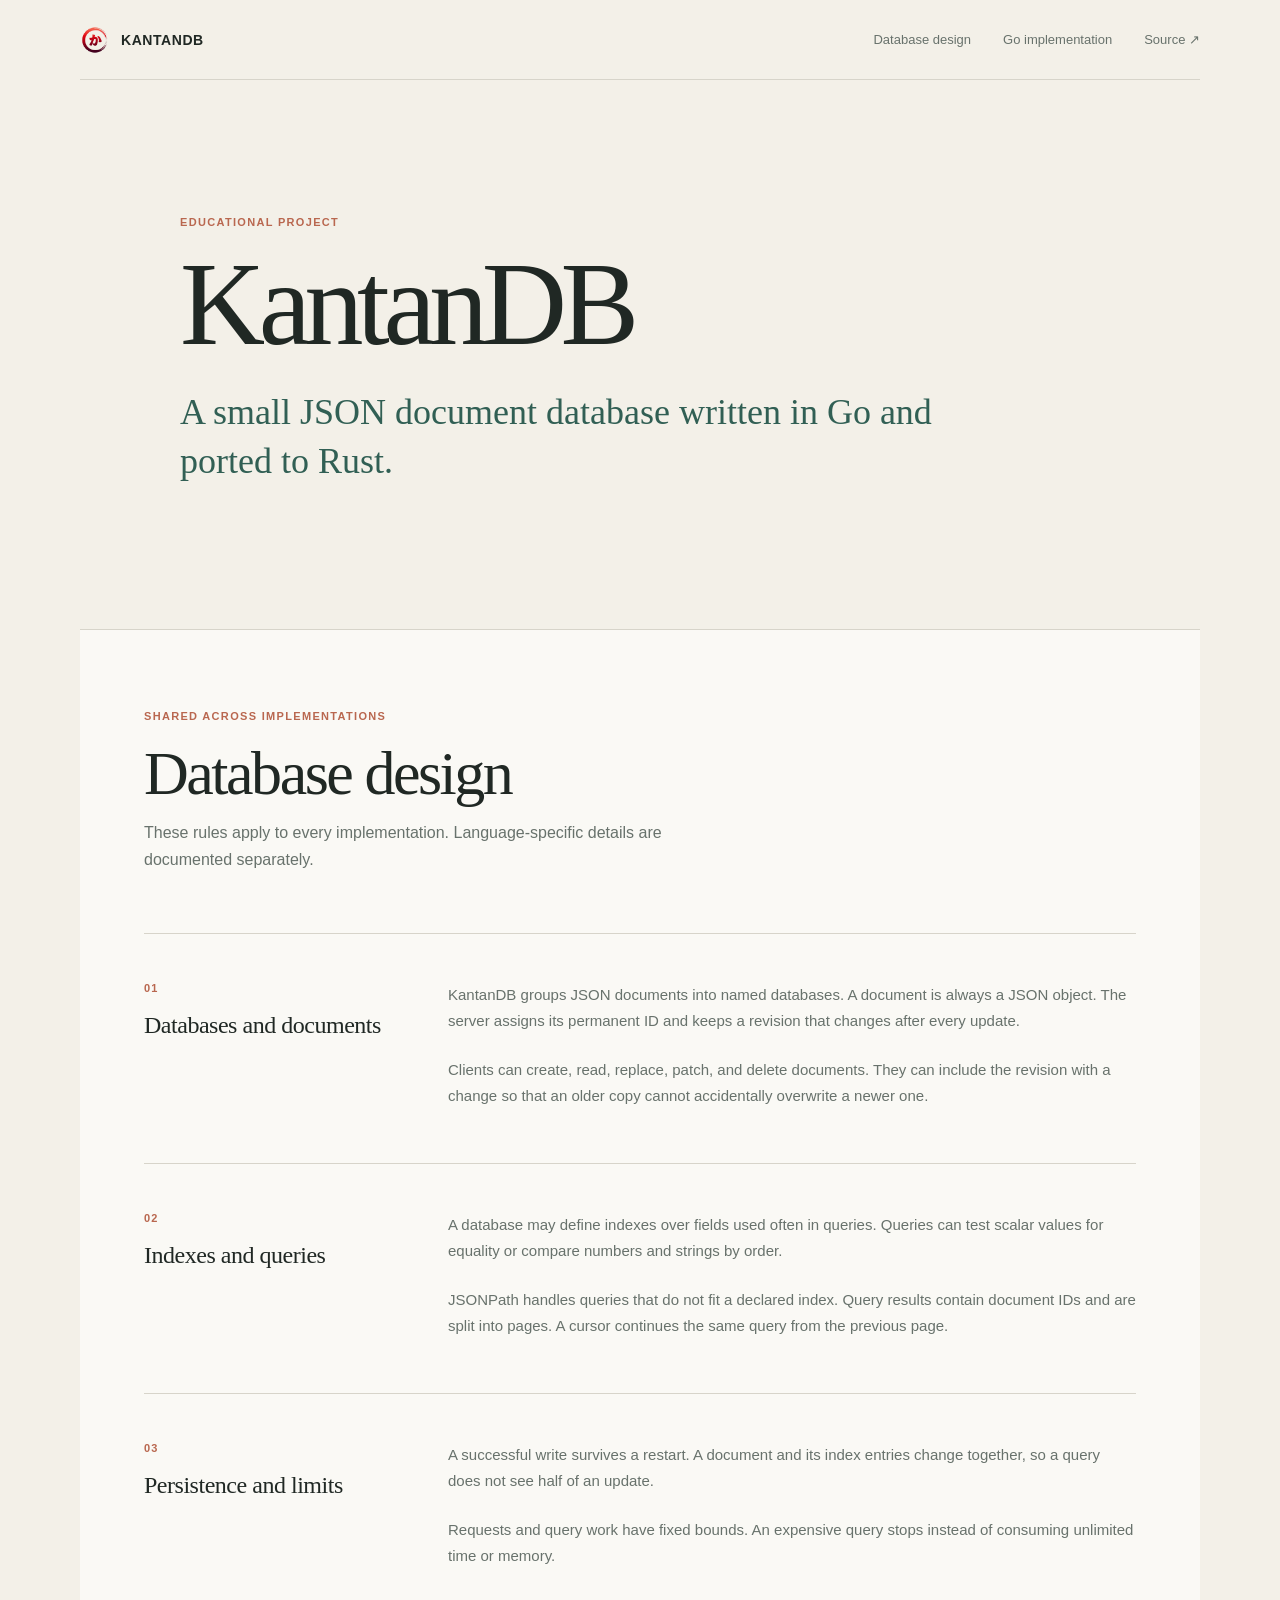
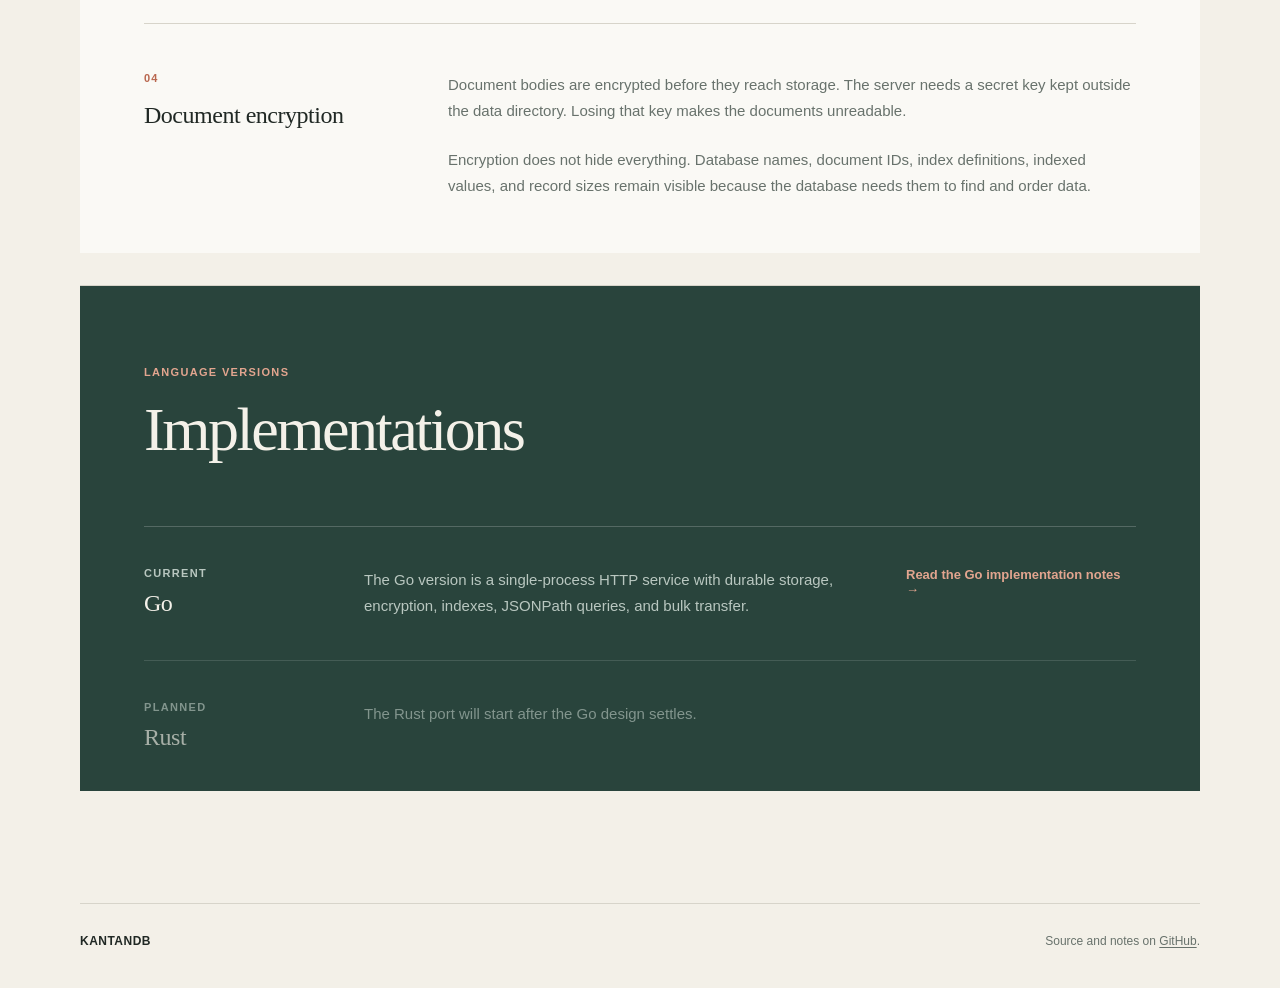
==== commit 31aaed3b: "feat: adopt Scandinavian minimalist design" ====
--- a/index.html
+++ b/index.html
@@ -3,8 +3,8 @@
   <head>
     <meta charset="utf-8">
     <meta name="viewport" content="width=device-width, initial-scale=1">
-    <meta name="description" content="KantanDB is an educational JSON document database, implemented first in Go and later in Rust.">
-    <meta name="theme-color" content="#f5f5f7">
+    <meta name="description" content="A small JSON document database written in Go and ported to Rust.">
+    <meta name="theme-color" content="#f3f0e8">
 
     <title>KantanDB</title>
 
@@ -29,11 +29,8 @@
         <p class="label">Educational project</p>
         <h1>KantanDB</h1>
         <p class="summary">
-          I am building the same small JSON document database first in Go, then
-          in Rust. Keeping the design fixed makes the implementations easier to
-          compare.
+          A small JSON document database written in Go and ported to Rust.
         </p>
-        <p class="note">This is an experiment, not a production database.</p>
       </header>
 
       <article id="design">
@@ -41,8 +38,8 @@
           <p class="label">Shared across implementations</p>
           <h2>Database design</h2>
           <p>
-            These are the intended user-visible rules. Implementation details
-            belong to each language version.
+            These rules apply to every implementation. Language-specific
+            details are documented separately.
           </p>
         </header>
 
--- a/styles.css
+++ b/styles.css
@@ -1,17 +1,15 @@
 :root {
   color-scheme: light;
-  --canvas: #f5f5f7;
-  --surface: rgba(255, 255, 255, 0.82);
-  --surface-solid: #ffffff;
-  --ink: #1d1d1f;
-  --muted: #6e6e73;
-  --line: rgba(0, 0, 0, 0.09);
-  --accent: #0071e3;
-  --accent-hover: #0077ed;
-  --dark: #1d1d1f;
-  --dark-muted: #a1a1a6;
-  --radius: 28px;
-  --shadow: 0 16px 50px rgba(0, 0, 0, 0.06);
+  --canvas: #f3f0e8;
+  --paper: #faf9f5;
+  --ink: #202824;
+  --muted: #68726c;
+  --line: #d7d4ca;
+  --accent: #315f54;
+  --accent-hover: #24483f;
+  --clay: #b9674f;
+  --forest: #29443c;
+  --forest-muted: #b9c7c0;
 }
 
 * {
@@ -26,101 +24,86 @@
   min-width: 320px;
   margin: 0;
   color: var(--ink);
-  background:
-    radial-gradient(circle at 50% 0, #fff 0, transparent 34rem),
-    var(--canvas);
-  font-family: -apple-system, BlinkMacSystemFont, "SF Pro Text", "Helvetica Neue", Arial, sans-serif;
+  background: var(--canvas);
+  font-family: Arial, Helvetica, sans-serif;
   -webkit-font-smoothing: antialiased;
 }
 
 a {
   color: inherit;
-  text-underline-offset: 0.18em;
+  text-underline-offset: 0.2em;
 }
 
 .site-header,
 main,
 footer {
-  width: min(1120px, calc(100% - 48px));
+  width: min(1120px, calc(100% - 64px));
   margin-inline: auto;
 }
 
-/* A compact glass navigation bar keeps the page framing quiet. */
+/* A simple rule and generous space keep the navigation calm. */
 .site-header {
-  position: sticky;
-  z-index: 10;
-  top: 12px;
   display: flex;
   align-items: center;
   justify-content: space-between;
-  min-height: 52px;
-  margin-top: 12px;
-  padding: 0 18px;
-  border: 1px solid rgba(255, 255, 255, 0.72);
-  border-radius: 16px;
-  background: rgba(250, 250, 252, 0.78);
-  box-shadow: 0 8px 30px rgba(0, 0, 0, 0.06);
-  backdrop-filter: saturate(180%) blur(20px);
-  -webkit-backdrop-filter: saturate(180%) blur(20px);
+  min-height: 80px;
+  border-bottom: 1px solid var(--line);
 }
 
 .brand {
   display: inline-flex;
-  gap: 9px;
+  gap: 11px;
   align-items: center;
   font-size: 14px;
-  font-weight: 650;
-  letter-spacing: -0.01em;
+  font-weight: 700;
+  letter-spacing: 0.04em;
   text-decoration: none;
+  text-transform: uppercase;
 }
 
 .brand img {
-  width: 28px;
-  height: 28px;
-  border-radius: 8px;
+  width: 30px;
+  height: 30px;
   object-fit: contain;
 }
 
 .site-header nav {
   display: flex;
-  gap: 28px;
+  gap: 32px;
   align-items: center;
   color: var(--muted);
-  font-size: 12px;
+  font-size: 13px;
 }
 
 .site-header nav a {
-  transition: color 160ms ease;
   text-decoration: none;
 }
 
 .site-header nav a:hover,
 .site-header nav a[aria-current="page"] {
-  color: var(--ink);
+  color: var(--accent);
 }
 
 .page-intro {
-  max-width: 940px;
+  max-width: 920px;
   margin-inline: auto;
-  padding: 118px 32px 124px;
-  text-align: center;
+  padding: 132px 0 144px;
+  text-align: left;
 }
 
 .label,
 .status,
 .section-number {
   margin: 0;
-  color: var(--accent);
-  font-size: 12px;
-  font-weight: 650;
-  letter-spacing: 0.01em;
+  color: var(--clay);
+  font-size: 11px;
+  font-weight: 700;
+  letter-spacing: 0.12em;
+  text-transform: uppercase;
 }
 
 .label {
-  display: inline-flex;
-  padding: 7px 12px;
-  border-radius: 999px;
-  background: rgba(0, 113, 227, 0.09);
+  display: inline-block;
 }
 
 .label a {
@@ -137,85 +120,70 @@
 h1,
 h2,
 h3 {
-  font-family: -apple-system, BlinkMacSystemFont, "SF Pro Display", "Helvetica Neue", Arial, sans-serif;
+  font-family: Georgia, "Times New Roman", serif;
+  font-weight: 400;
 }
 
 h1 {
-  margin: 20px 0 24px;
-  font-size: clamp(64px, 10vw, 104px);
-  font-weight: 700;
-  letter-spacing: -0.065em;
-  line-height: 0.94;
-}
-
-.page-intro p:not(.label, .summary, .note, .source-line) {
-  max-width: 680px;
-  margin-inline: auto;
+  margin: 22px 0 30px;
+  font-size: clamp(68px, 11vw, 118px);
+  letter-spacing: -0.055em;
+  line-height: 0.9;
+}
+
+.page-intro p:not(.label, .summary, .source-line) {
+  max-width: 660px;
+  margin: 24px 0 0;
   color: var(--muted);
-  font-size: 17px;
-  line-height: 1.55;
+  font-size: 16px;
+  line-height: 1.7;
 }
 
 .summary {
-  max-width: 800px;
-  margin: 0 auto 20px;
-  color: #424245;
-  font-size: clamp(22px, 3vw, 30px);
-  font-weight: 450;
-  letter-spacing: -0.025em;
-  line-height: 1.28;
-}
-
-.note {
-  display: inline-flex;
-  margin: 30px 0 0;
-  padding: 9px 14px;
-  border: 1px solid var(--line);
-  border-radius: 999px;
-  color: var(--muted);
-  background: rgba(255, 255, 255, 0.64);
-  font-size: 12px;
+  max-width: 760px;
+  margin: 0;
+  color: var(--accent);
+  font-family: Georgia, "Times New Roman", serif;
+  font-size: clamp(25px, 3vw, 36px);
+  line-height: 1.35;
 }
 
 main > article,
 .implementations {
-  overflow: hidden;
-  border-radius: var(--radius);
-  background: var(--surface-solid);
-  box-shadow: var(--shadow);
+  border-top: 1px solid var(--line);
 }
 
 .article-header {
-  padding: 72px 64px 54px;
+  padding: 76px 64px 60px;
 }
 
 .article-header h2 {
-  margin: 18px 0 14px;
-  font-size: clamp(40px, 5vw, 56px);
-  font-weight: 700;
-  letter-spacing: -0.045em;
-  line-height: 1.02;
+  margin: 18px 0 16px;
+  font-size: clamp(42px, 5vw, 62px);
+  letter-spacing: -0.04em;
+  line-height: 1;
 }
 
 .article-header > p:last-child {
-  max-width: 620px;
+  max-width: 600px;
   margin: 0;
   color: var(--muted);
-  font-size: 17px;
-  line-height: 1.55;
+  font-size: 16px;
+  line-height: 1.65;
 }
 
 .design-section,
 .detail-section {
   display: grid;
   grid-template-columns: 240px minmax(0, 1fr);
-  gap: 56px;
+  gap: 64px;
   margin: 0 64px;
-  padding: 46px 0 52px;
+  padding: 48px 0 54px;
   border-top: 1px solid var(--line);
 }
 
 #design {
+  background: var(--paper);
   counter-reset: design-section;
 }
 
@@ -226,20 +194,20 @@
 .design-section h3,
 .implementation-row h3 {
   margin: 0;
-  font-size: 22px;
-  font-weight: 650;
-  letter-spacing: -0.025em;
+  font-size: 24px;
+  letter-spacing: -0.02em;
   line-height: 1.2;
 }
 
 .design-section h3::before {
   display: block;
-  margin-bottom: 14px;
-  color: var(--accent);
+  margin-bottom: 16px;
+  color: var(--clay);
   content: counter(design-section, decimal-leading-zero);
-  font-size: 12px;
-  font-weight: 650;
-  letter-spacing: 0;
+  font-family: Arial, Helvetica, sans-serif;
+  font-size: 11px;
+  font-weight: 700;
+  letter-spacing: 0.1em;
 }
 
 .design-section p,
@@ -247,29 +215,30 @@
 .implementation-row > p {
   margin: 0;
   color: var(--muted);
-  font-size: 16px;
-  line-height: 1.65;
+  font-size: 15px;
+  line-height: 1.75;
 }
 
 .design-section p + p,
 .section-copy p + p {
-  margin-top: 20px;
+  margin-top: 22px;
 }
 
 .implementations {
-  margin-top: 28px;
-  margin-bottom: 96px;
-  color: #f5f5f7;
-  background: var(--dark);
+  margin-top: 32px;
+  margin-bottom: 112px;
+  color: #f4f1e9;
+  background: var(--forest);
 }
 
 .implementations .article-header {
-  padding-bottom: 48px;
-}
-
-.implementations .label {
-  color: #64a8ff;
-  background: rgba(41, 151, 255, 0.16);
+  padding-bottom: 50px;
+}
+
+.implementations .label,
+.implementation-row .current,
+.implementations .text-link {
+  color: #e2a58f;
 }
 
 .implementation-row {
@@ -278,22 +247,17 @@
   gap: 40px;
   align-items: start;
   margin: 0 64px;
-  padding: 38px 0;
-  border-top: 1px solid rgba(255, 255, 255, 0.13);
+  padding: 40px 0;
+  border-top: 1px solid rgba(255, 255, 255, 0.2);
 }
 
 .implementation-row .status {
-  margin-bottom: 9px;
-  color: var(--dark-muted);
-}
-
-.implementation-row .current,
-.implementations .text-link {
-  color: #64a8ff;
+  margin-bottom: 10px;
+  color: var(--forest-muted);
 }
 
 .implementation-row > p {
-  color: var(--dark-muted);
+  color: var(--forest-muted);
 }
 
 .implementation-row.planned {
@@ -302,8 +266,8 @@
 
 .text-link {
   color: var(--accent);
-  font-size: 14px;
-  font-weight: 500;
+  font-size: 13px;
+  font-weight: 700;
   text-decoration: none;
 }
 
@@ -312,43 +276,46 @@
 }
 
 .detail-intro {
-  padding-bottom: 104px;
+  padding-bottom: 112px;
 }
 
 .source-line {
-  margin-top: 30px;
+  margin-top: 32px;
+}
+
+body:has(.detail-intro) main > article {
+  background: var(--paper);
 }
 
 .detail-section {
   grid-template-columns: 280px minmax(0, 1fr);
   gap: 64px;
-  padding-block: 56px;
+  padding-block: 58px;
 }
 
 .section-title {
   display: grid;
   grid-template-columns: 30px 1fr;
-  gap: 12px;
+  gap: 14px;
   align-items: baseline;
 }
 
 .section-title h2 {
   margin: 0;
-  font-size: 24px;
-  font-weight: 650;
-  letter-spacing: -0.035em;
+  font-size: 26px;
+  letter-spacing: -0.025em;
   line-height: 1.15;
 }
 
 .section-number {
-  color: var(--accent);
+  color: var(--clay);
 }
 
 code {
-  padding: 0.12em 0.38em;
-  border: 1px solid rgba(0, 0, 0, 0.05);
-  border-radius: 6px;
-  background: #f2f2f4;
+  padding: 0.12em 0.35em;
+  border: 1px solid var(--line);
+  border-radius: 2px;
+  background: #efede6;
   font-family: ui-monospace, "SFMono-Regular", Menlo, Monaco, Consolas, monospace;
   font-size: 0.86em;
 }
@@ -356,12 +323,13 @@
 .page-nav {
   display: flex;
   justify-content: space-between;
-  padding: 38px 4px 92px;
-  font-size: 14px;
+  padding: 40px 0 96px;
+  font-size: 13px;
 }
 
 .page-nav a {
   color: var(--accent);
+  font-weight: 700;
   text-decoration: none;
 }
 
@@ -373,7 +341,7 @@
 footer {
   display: flex;
   justify-content: space-between;
-  padding: 28px 0 36px;
+  padding: 30px 0 40px;
   border-top: 1px solid var(--line);
   color: var(--muted);
   font-size: 12px;
@@ -381,45 +349,44 @@
 
 footer span:first-child {
   color: var(--ink);
-  font-weight: 650;
+  font-weight: 700;
+  letter-spacing: 0.04em;
+  text-transform: uppercase;
 }
 
 a:focus-visible {
-  border-radius: 4px;
-  outline: 3px solid rgba(0, 113, 227, 0.35);
-  outline-offset: 3px;
+  outline: 2px solid var(--clay);
+  outline-offset: 4px;
 }
 
 @media (max-width: 780px) {
   .site-header {
-    position: static;
     align-items: flex-start;
-    gap: 16px;
+    gap: 18px;
     flex-direction: column;
-    margin-top: 10px;
-    padding: 14px 16px;
+    padding-block: 20px;
   }
 
   .site-header nav {
     width: 100%;
     flex-wrap: wrap;
-    gap: 10px 20px;
+    gap: 12px 22px;
   }
 
   .page-intro {
-    padding: 88px 16px 92px;
+    padding: 96px 16px 104px;
   }
 
   .article-header {
-    padding: 52px 32px 40px;
+    padding: 56px 32px 42px;
   }
 
   .design-section,
   .detail-section {
     grid-template-columns: 1fr;
-    gap: 24px;
+    gap: 26px;
     margin-inline: 32px;
-    padding-block: 38px;
+    padding-block: 40px;
   }
 
   .implementation-row {
@@ -437,28 +404,23 @@
   .site-header,
   main,
   footer {
-    width: min(100% - 28px, 1120px);
+    width: min(100% - 32px, 1120px);
   }
 
   h1 {
-    font-size: 58px;
+    font-size: 62px;
   }
 
   .summary {
-    font-size: 22px;
-  }
-
-  main > article,
-  .implementations {
-    border-radius: 22px;
+    font-size: 24px;
   }
 
   .article-header {
-    padding: 42px 22px 34px;
+    padding: 46px 22px 36px;
   }
 
   .article-header h2 {
-    font-size: 38px;
+    font-size: 40px;
   }
 
   .design-section,
@@ -478,7 +440,7 @@
 
   .page-nav,
   footer {
-    gap: 14px;
+    gap: 16px;
     flex-direction: column;
   }
 }
@@ -487,8 +449,4 @@
   html {
     scroll-behavior: auto;
   }
-
-  * {
-    transition: none !important;
-  }
-}
+}
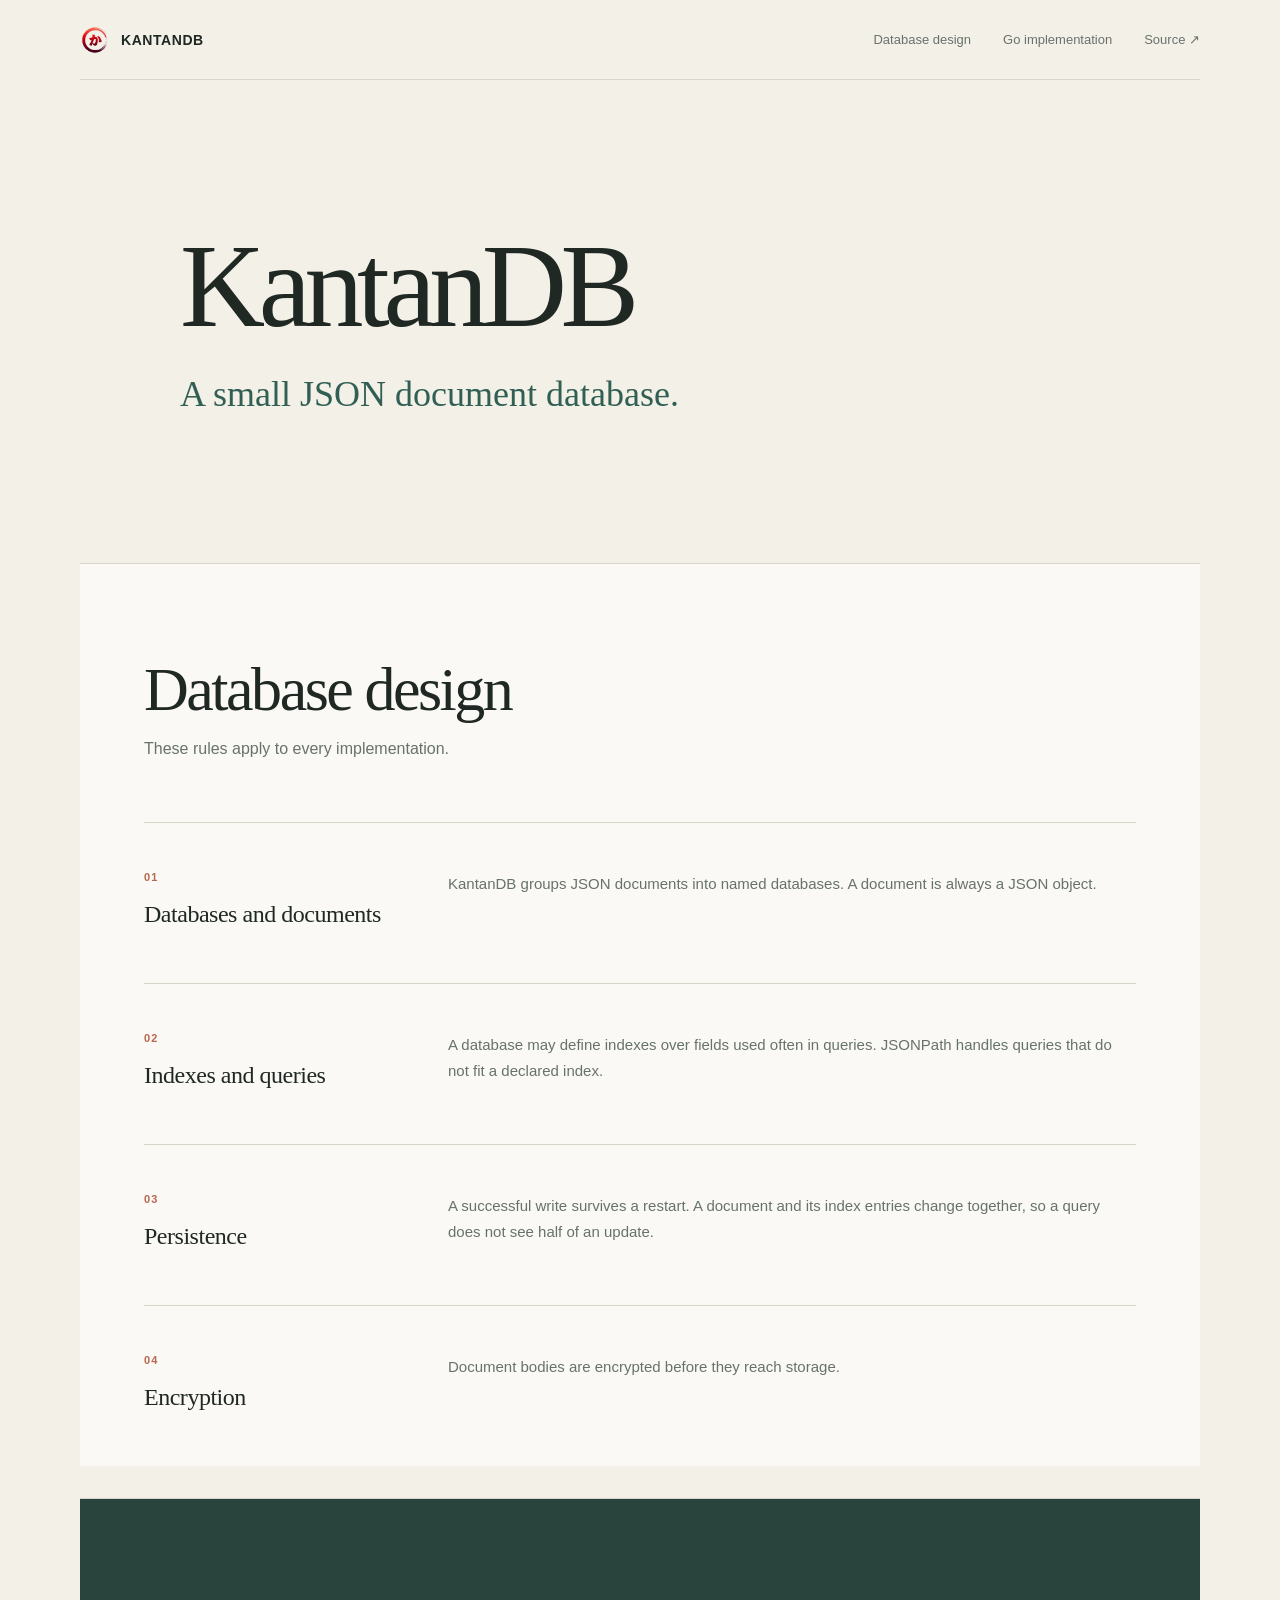
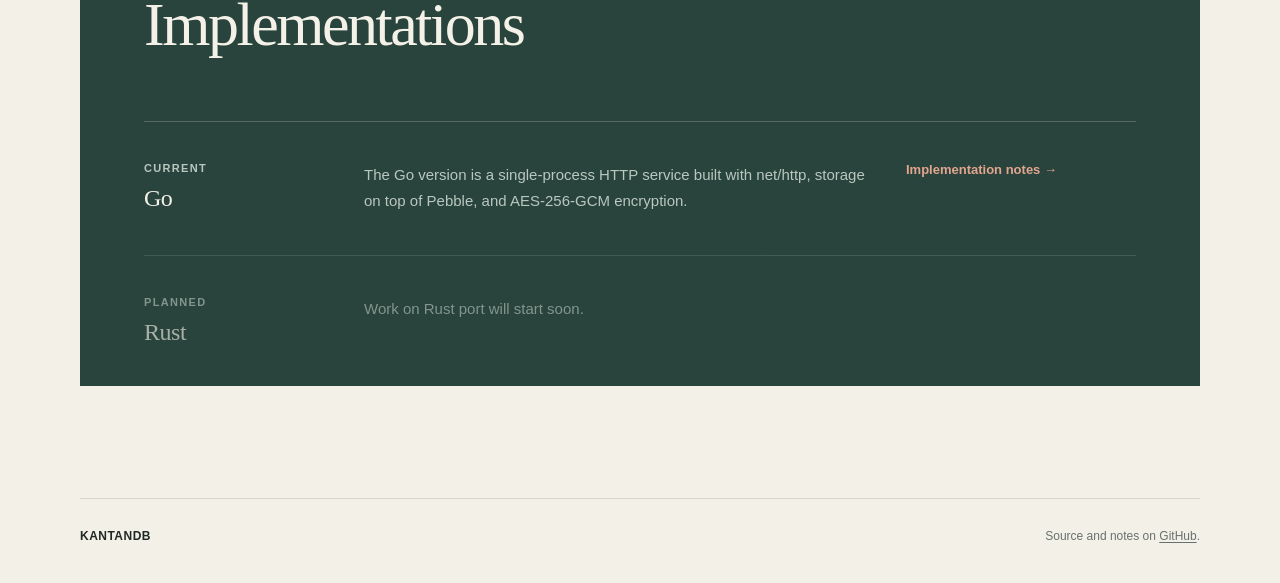
==== commit c2a19b46: "docs: separate website content from presentation" ====
--- a/index.html
+++ b/index.html
@@ -3,7 +3,7 @@
   <head>
     <meta charset="utf-8">
     <meta name="viewport" content="width=device-width, initial-scale=1">
-    <meta name="description" content="A small JSON document database written in Go and ported to Rust.">
+    <meta name="description" content="A small JSON document database.">
     <meta name="theme-color" content="#f3f0e8">
 
     <title>KantanDB</title>
@@ -26,20 +26,17 @@
 
     <main>
       <header class="page-intro">
-        <p class="label">Educational project</p>
         <h1>KantanDB</h1>
         <p class="summary">
-          A small JSON document database written in Go and ported to Rust.
+          A small JSON document database.
         </p>
       </header>
 
       <article id="design">
         <header class="article-header">
-          <p class="label">Shared across implementations</p>
           <h2>Database design</h2>
           <p>
-            These rules apply to every implementation. Language-specific
-            details are documented separately.
+            These rules apply to every implementation.
           </p>
         </header>
 
@@ -47,14 +44,7 @@
           <h3>Databases and documents</h3>
           <div>
             <p>
-              KantanDB groups JSON documents into named databases. A document
-              is always a JSON object. The server assigns its permanent ID and
-              keeps a revision that changes after every update.
-            </p>
-            <p>
-              Clients can create, read, replace, patch, and delete documents.
-              They can include the revision with a change so that an older copy
-              cannot accidentally overwrite a newer one.
+              KantanDB groups JSON documents into named databases. A document is always a JSON object.
             </p>
           </div>
         </section>
@@ -63,45 +53,25 @@
           <h3>Indexes and queries</h3>
           <div>
             <p>
-              A database may define indexes over fields used often in queries.
-              Queries can test scalar values for equality or compare numbers
-              and strings by order.
-            </p>
-            <p>
-              JSONPath handles queries that do not fit a declared index. Query
-              results contain document IDs and are split into pages. A cursor
-              continues the same query from the previous page.
+              A database may define indexes over fields used often in queries. JSONPath handles queries that do not fit a declared index.
             </p>
           </div>
         </section>
 
         <section class="design-section">
-          <h3>Persistence and limits</h3>
+          <h3>Persistence</h3>
           <div>
             <p>
-              A successful write survives a restart. A document and its index
-              entries change together, so a query does not see half of an
-              update.
-            </p>
-            <p>
-              Requests and query work have fixed bounds. An expensive query
-              stops instead of consuming unlimited time or memory.
+              A successful write survives a restart. A document and its index entries change together, so a query does not see half of an update.
             </p>
           </div>
         </section>
 
         <section class="design-section">
-          <h3>Document encryption</h3>
+          <h3>Encryption</h3>
           <div>
             <p>
-              Document bodies are encrypted before they reach storage. The
-              server needs a secret key kept outside the data directory. Losing
-              that key makes the documents unreadable.
-            </p>
-            <p>
-              Encryption does not hide everything. Database names, document
-              IDs, index definitions, indexed values, and record sizes remain
-              visible because the database needs them to find and order data.
+              Document bodies are encrypted before they reach storage.
             </p>
           </div>
         </section>
@@ -109,7 +79,6 @@
 
       <section class="implementations">
         <header class="article-header">
-          <p class="label">Language versions</p>
           <h2>Implementations</h2>
         </header>
 
@@ -119,10 +88,9 @@
             <h3>Go</h3>
           </div>
           <p>
-            The Go version is a single-process HTTP service with durable
-            storage, encryption, indexes, JSONPath queries, and bulk transfer.
+            The Go version is a single-process HTTP service built with net/http, storage on top of Pebble, and AES-256-GCM encryption.
           </p>
-          <a class="text-link" href="./go.html">Read the Go implementation notes →</a>
+          <a class="text-link" href="./go.html">Implementation notes →</a>
         </div>
 
         <div class="implementation-row planned">
@@ -130,7 +98,9 @@
             <p class="status">Planned</p>
             <h3>Rust</h3>
           </div>
-          <p>The Rust port will start after the Go design settles.</p>
+          <p>
+            Work on Rust port will start soon.
+          </p>
           <span></span>
         </div>
       </section>
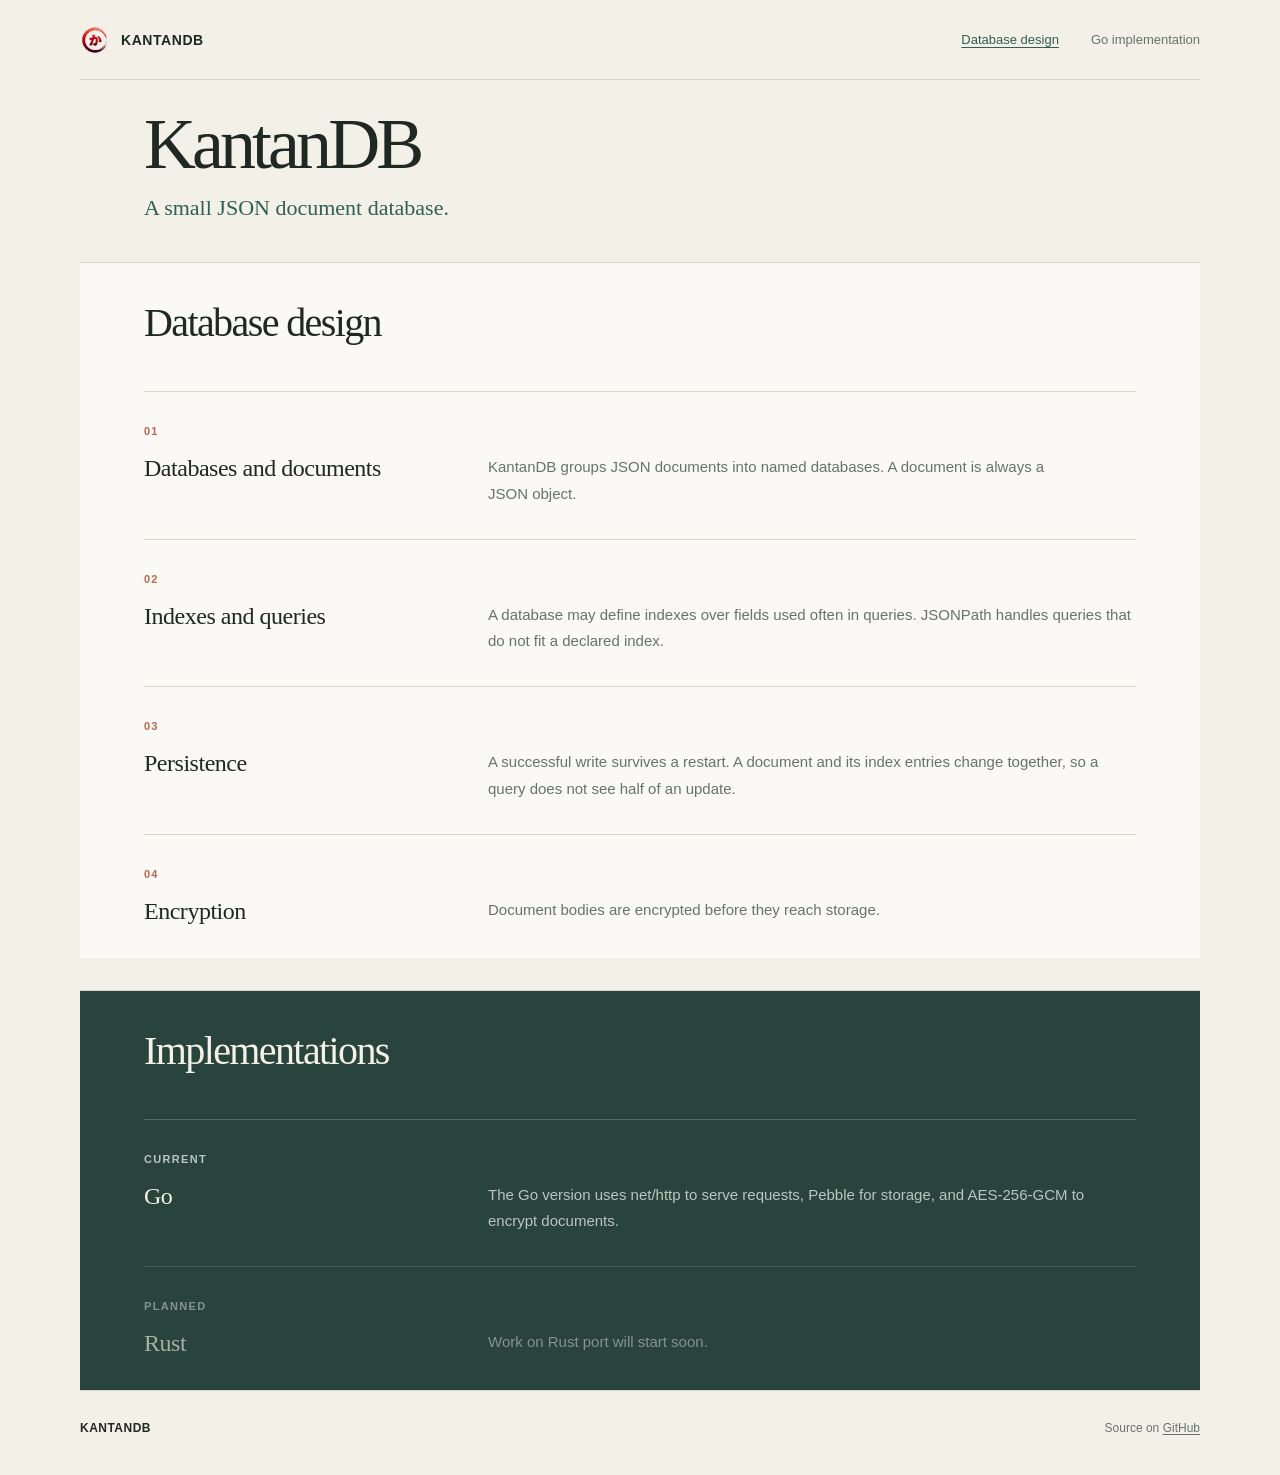
==== commit 670c89bc: "style: unify page layouts and tighten spacing" ====
--- a/index.html
+++ b/index.html
@@ -18,9 +18,8 @@
       </a>
 
       <nav aria-label="Main navigation">
-        <a href="#design">Database design</a>
+        <a aria-current="page" href="#design">Database design</a>
         <a href="./go.html">Go implementation</a>
-        <a href="https://github.com/kantandb/kantandb.dev">Source <span aria-hidden="true">↗</span></a>
       </nav>
     </header>
 
@@ -35,9 +34,6 @@
       <article id="design">
         <header class="article-header">
           <h2>Database design</h2>
-          <p>
-            These rules apply to every implementation.
-          </p>
         </header>
 
         <section class="design-section">
@@ -88,9 +84,8 @@
             <h3>Go</h3>
           </div>
           <p>
-            The Go version is a single-process HTTP service built with net/http, storage on top of Pebble, and AES-256-GCM encryption.
+            The Go version uses net/http to serve requests, Pebble for storage, and AES-256-GCM to encrypt documents.
           </p>
-          <a class="text-link" href="./go.html">Implementation notes →</a>
         </div>
 
         <div class="implementation-row planned">
@@ -101,14 +96,13 @@
           <p>
             Work on Rust port will start soon.
           </p>
-          <span></span>
         </div>
       </section>
     </main>
 
     <footer>
       <span>KantanDB</span>
-      <span>Source and notes on <a href="https://github.com/kantandb/kantandb.dev">GitHub</a>.</span>
+      <span>Source on <a href="https://github.com/kantandb/kantandb.dev">GitHub</a></span>
     </footer>
   </body>
 </html>
--- a/styles.css
+++ b/styles.css
@@ -84,10 +84,14 @@
   color: var(--accent);
 }
 
+/* Mark the current page without relying on color alone. */
+.site-header nav a[aria-current="page"] {
+  text-decoration: underline;
+}
+
 .page-intro {
-  max-width: 920px;
-  margin-inline: auto;
-  padding: 132px 0 144px;
+  margin-inline: 64px;
+  padding: 32px 0 40px;
   text-align: left;
 }
 
@@ -97,6 +101,7 @@
   margin: 0;
   color: var(--clay);
   font-size: 11px;
+  line-height: 14px;
   font-weight: 700;
   letter-spacing: 0.12em;
   text-transform: uppercase;
@@ -125,8 +130,8 @@
 }
 
 h1 {
-  margin: 22px 0 30px;
-  font-size: clamp(68px, 11vw, 118px);
+  margin: 0 0 16px;
+  font-size: clamp(48px, 6vw, 72px);
   letter-spacing: -0.055em;
   line-height: 0.9;
 }
@@ -144,7 +149,7 @@
   margin: 0;
   color: var(--accent);
   font-family: Georgia, "Times New Roman", serif;
-  font-size: clamp(25px, 3vw, 36px);
+  font-size: clamp(18px, 2vw, 22px);
   line-height: 1.35;
 }
 
@@ -154,12 +159,12 @@
 }
 
 .article-header {
-  padding: 76px 64px 60px;
+  padding: 40px 64px 32px;
 }
 
 .article-header h2 {
-  margin: 18px 0 16px;
-  font-size: clamp(42px, 5vw, 62px);
+  margin: 0 0 16px;
+  font-size: clamp(30px, 3.5vw, 40px);
   letter-spacing: -0.04em;
   line-height: 1;
 }
@@ -173,16 +178,17 @@
 }
 
 .design-section,
-.detail-section {
+.implementation-row {
   display: grid;
-  grid-template-columns: 240px minmax(0, 1fr);
+  grid-template-columns: 280px minmax(0, 1fr);
   gap: 64px;
   margin: 0 64px;
-  padding: 48px 0 54px;
+  padding: 32px 0;
   border-top: 1px solid var(--line);
 }
 
-#design {
+#design,
+.numbered-sections {
   background: var(--paper);
   counter-reset: design-section;
 }
@@ -206,12 +212,12 @@
   content: counter(design-section, decimal-leading-zero);
   font-family: Arial, Helvetica, sans-serif;
   font-size: 11px;
+  line-height: 14px;
   font-weight: 700;
   letter-spacing: 0.1em;
 }
 
 .design-section p,
-.section-copy p,
 .implementation-row > p {
   margin: 0;
   color: var(--muted);
@@ -219,20 +225,20 @@
   line-height: 1.75;
 }
 
-.design-section p + p,
-.section-copy p + p {
+/* Align descriptions with headings below numbers or status labels. */
+.design-section > div,
+.implementation-row > p {
+  padding-top: 30px;
+}
+
+.design-section p + p {
   margin-top: 22px;
 }
 
 .implementations {
   margin-top: 32px;
-  margin-bottom: 112px;
   color: #f4f1e9;
   background: var(--forest);
-}
-
-.implementations .article-header {
-  padding-bottom: 50px;
 }
 
 .implementations .label,
@@ -242,17 +248,11 @@
 }
 
 .implementation-row {
-  display: grid;
-  grid-template-columns: 180px minmax(0, 1fr) 230px;
-  gap: 40px;
-  align-items: start;
-  margin: 0 64px;
-  padding: 40px 0;
-  border-top: 1px solid rgba(255, 255, 255, 0.2);
+  border-top-color: rgba(255, 255, 255, 0.2);
 }
 
 .implementation-row .status {
-  margin-bottom: 10px;
+  margin-bottom: 16px;
   color: var(--forest-muted);
 }
 
@@ -275,40 +275,8 @@
   text-decoration: underline;
 }
 
-.detail-intro {
-  padding-bottom: 112px;
-}
-
 .source-line {
   margin-top: 32px;
-}
-
-body:has(.detail-intro) main > article {
-  background: var(--paper);
-}
-
-.detail-section {
-  grid-template-columns: 280px minmax(0, 1fr);
-  gap: 64px;
-  padding-block: 58px;
-}
-
-.section-title {
-  display: grid;
-  grid-template-columns: 30px 1fr;
-  gap: 14px;
-  align-items: baseline;
-}
-
-.section-title h2 {
-  margin: 0;
-  font-size: 26px;
-  letter-spacing: -0.025em;
-  line-height: 1.15;
-}
-
-.section-number {
-  color: var(--clay);
 }
 
 code {
@@ -374,29 +342,24 @@
   }
 
   .page-intro {
-    padding: 96px 16px 104px;
+    margin-inline: 32px;
   }
 
   .article-header {
-    padding: 56px 32px 42px;
+    padding: 32px 32px 26px;
   }
 
   .design-section,
-  .detail-section {
+  .implementation-row {
     grid-template-columns: 1fr;
     gap: 26px;
     margin-inline: 32px;
-    padding-block: 40px;
-  }
-
-  .implementation-row {
-    grid-template-columns: 120px minmax(0, 1fr);
-    gap: 28px;
-    margin-inline: 32px;
-  }
-
-  .implementation-row .text-link {
-    grid-column: 2;
+    padding-block: 28px;
+  }
+
+  .design-section > div,
+  .implementation-row > p {
+    padding-top: 0;
   }
 }
 
@@ -407,35 +370,21 @@
     width: min(100% - 32px, 1120px);
   }
 
-  h1 {
-    font-size: 62px;
-  }
-
-  .summary {
-    font-size: 24px;
+  .page-intro {
+    margin-inline: 22px;
   }
 
   .article-header {
-    padding: 46px 22px 36px;
+    padding: 28px 22px 24px;
   }
 
   .article-header h2 {
-    font-size: 40px;
+    font-size: 30px;
   }
 
   .design-section,
-  .detail-section,
   .implementation-row {
     margin-inline: 22px;
-  }
-
-  .implementation-row {
-    grid-template-columns: 1fr;
-    gap: 18px;
-  }
-
-  .implementation-row .text-link {
-    grid-column: 1;
   }
 
   .page-nav,
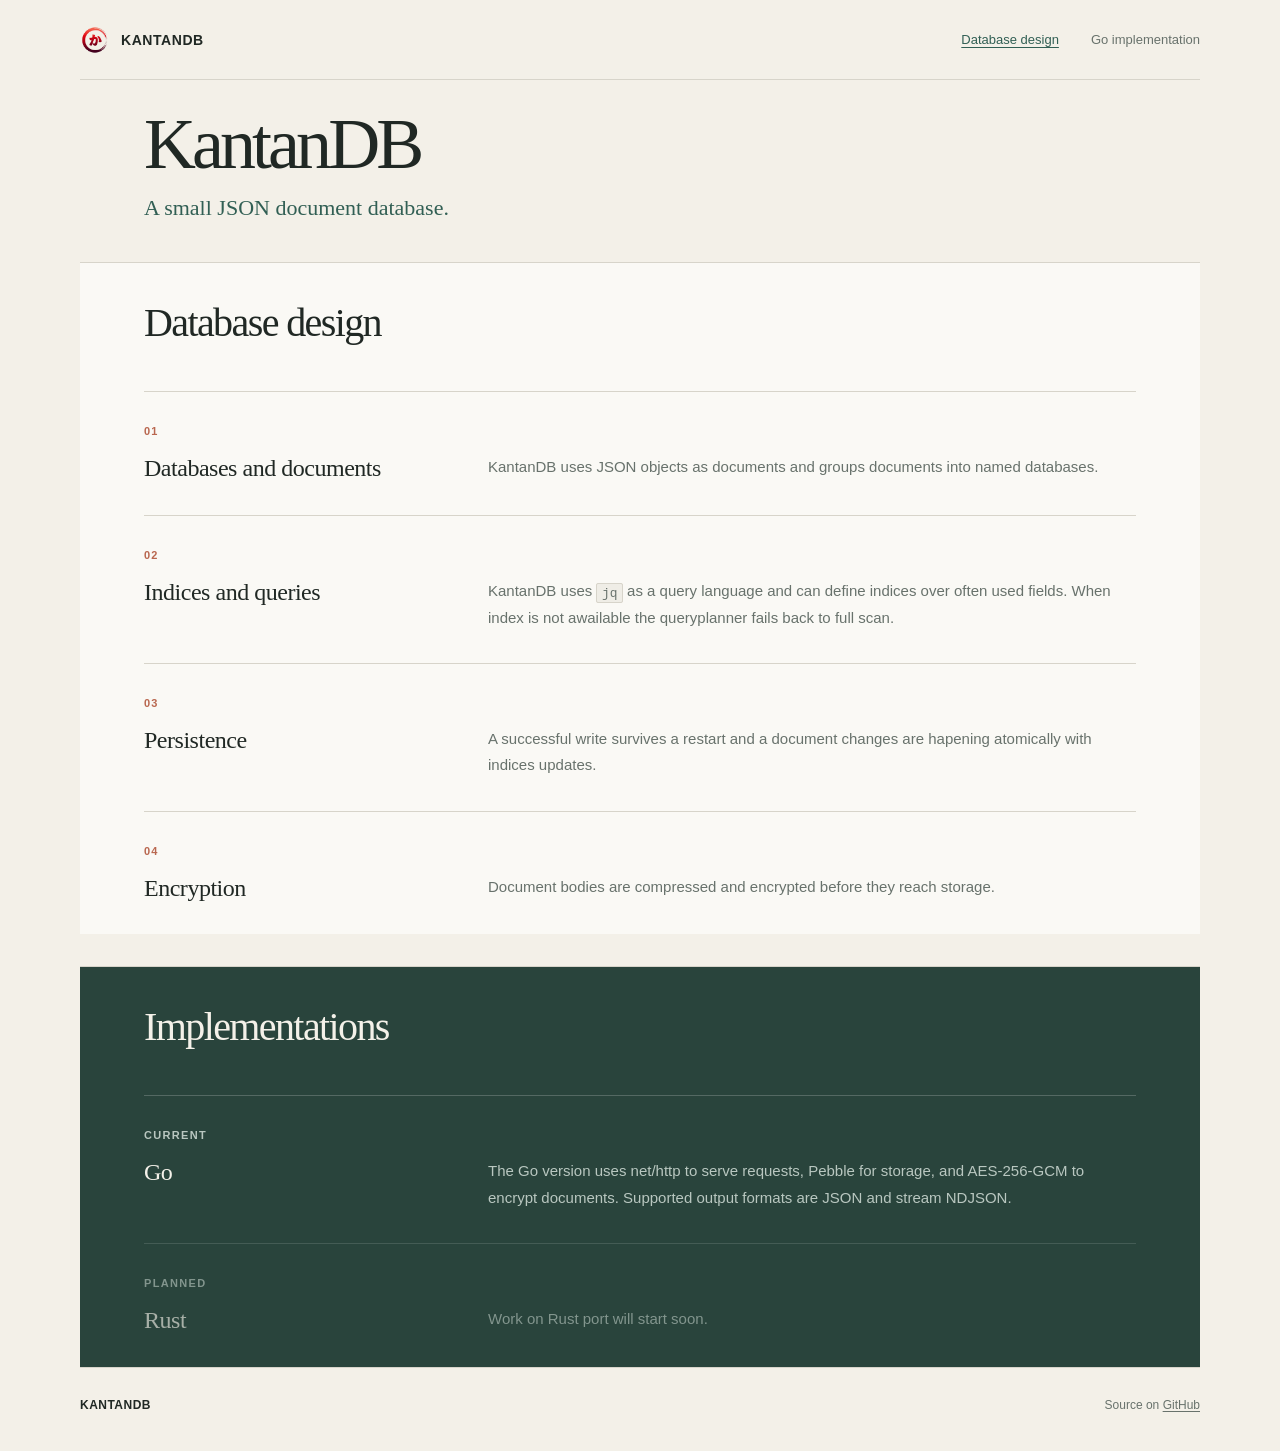
==== commit 4a6cd248: "docs: sync pages with latest Go server" ====
--- a/index.html
+++ b/index.html
@@ -40,16 +40,16 @@
           <h3>Databases and documents</h3>
           <div>
             <p>
-              KantanDB groups JSON documents into named databases. A document is always a JSON object.
+              KantanDB uses JSON objects as documents and groups documents into named databases.
             </p>
           </div>
         </section>
 
         <section class="design-section">
-          <h3>Indexes and queries</h3>
+          <h3>Indices and queries</h3>
           <div>
             <p>
-              A database may define indexes over fields used often in queries. JSONPath handles queries that do not fit a declared index.
+              KantanDB uses <code>jq</code> as a query language and can define indices over often used fields. When index is not awailable the queryplanner fails back to full scan.
             </p>
           </div>
         </section>
@@ -58,7 +58,7 @@
           <h3>Persistence</h3>
           <div>
             <p>
-              A successful write survives a restart. A document and its index entries change together, so a query does not see half of an update.
+              A successful write survives a restart and a document changes are hapening atomically with indices updates.
             </p>
           </div>
         </section>
@@ -67,7 +67,7 @@
           <h3>Encryption</h3>
           <div>
             <p>
-              Document bodies are encrypted before they reach storage.
+              Document bodies are compressed and encrypted before they reach storage.
             </p>
           </div>
         </section>
@@ -84,7 +84,7 @@
             <h3>Go</h3>
           </div>
           <p>
-            The Go version uses net/http to serve requests, Pebble for storage, and AES-256-GCM to encrypt documents.
+            The Go version uses net/http to serve requests, Pebble for storage, and AES-256-GCM to encrypt documents. Supported output formats are JSON and stream NDJSON.
           </p>
         </div>
 
